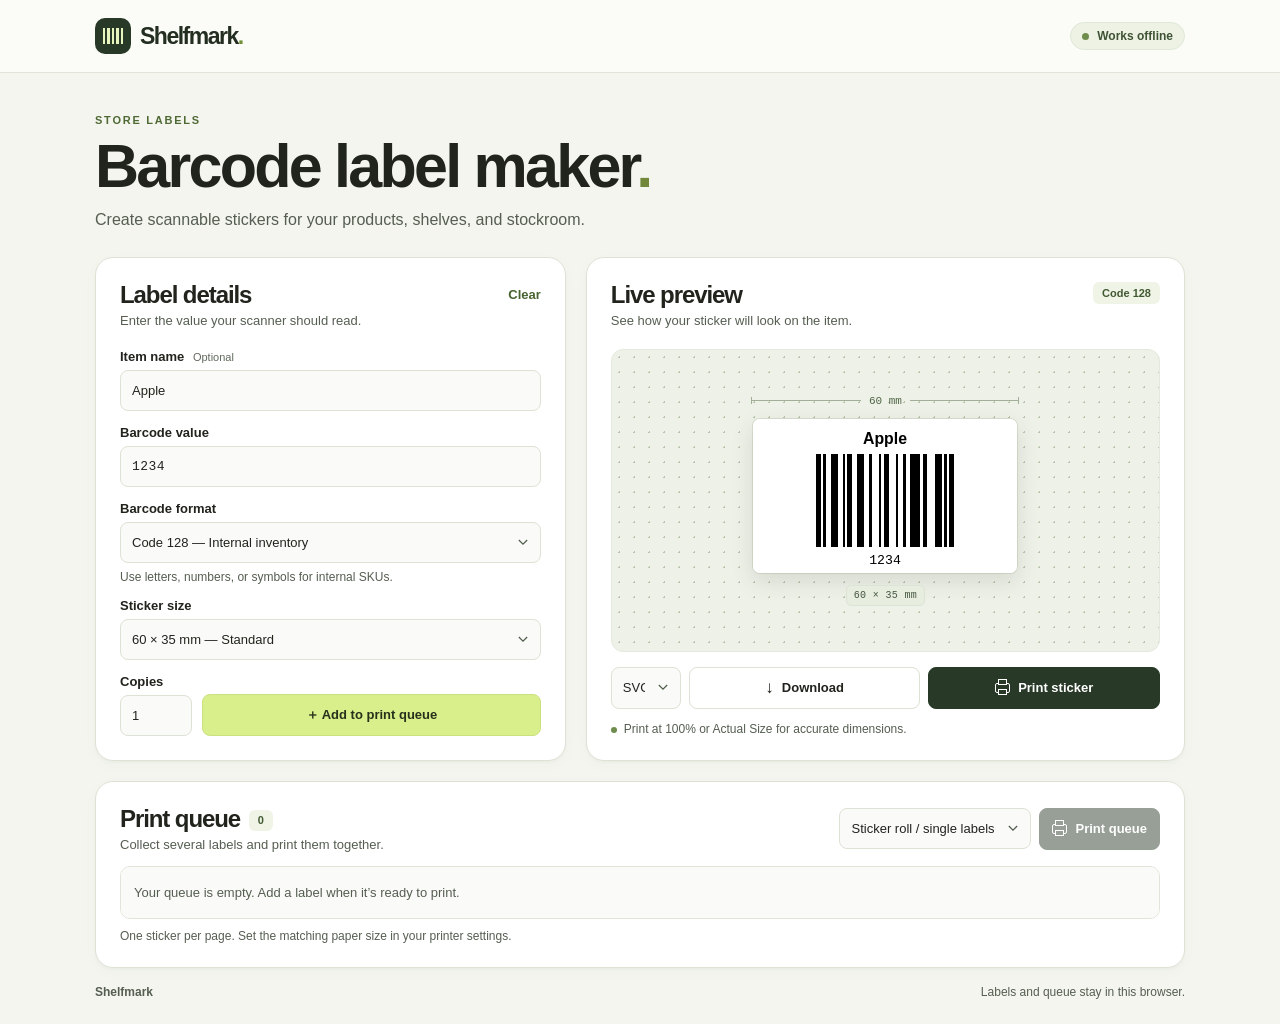
==== Shelfmark.html @ c8a7c6b5 "Build Shelfmark offline barcode label maker" ====
<!doctype html>
<html lang="en">
<head>
  <meta charset="utf-8">
  <meta name="viewport" content="width=device-width, initial-scale=1">
  <meta name="color-scheme" content="light">
  <title>Shelfmark — Barcode Label Maker</title>
  <style>
:root {
  color-scheme: light;
  font-family: "Avenir Next", Avenir, "Segoe UI", sans-serif;
  color: #20241d;
  background: #f4f5ef;
  --ink: #20241d;
  --muted: #555e51;
  --line: #e0e4d9;
  --green: #d9ef8b;
  --dark: #283927;
  --radius: 18px;
}
* { box-sizing: border-box; }
body { margin: 0; }
button, input, select { font: inherit; }
button, select { cursor: pointer; }
button:disabled { cursor: default; opacity: .48; }
button, a, input, select { -webkit-tap-highlight-color: transparent; }
button:focus-visible, a:focus-visible, input:focus-visible, select:focus-visible { outline: 2px solid #50701d; outline-offset: 3px; }
[hidden] { display: none !important; }
.shell { width: min(1090px, calc(100% - 72px)); margin-inline: auto; }
.topbar { background: #fbfcf7; border-bottom: 1px solid var(--line); }
.top-inner { min-height: 72px; display: flex; align-items: center; justify-content: space-between; }
.brand { display: inline-flex; align-items: center; color: #232d20; text-decoration: none; font-weight: 750; font-size: 23px; letter-spacing: -.065em; }
.brand-period { color: #709037; }
.brand-icon { display: inline-flex; align-items: center; justify-content: center; gap: 2px; border-radius: 10px; width: 36px; height: 36px; background: var(--dark); margin-right: 9px; }
.brand-icon i { width: 2px; height: 16px; background: #e7f4bd; }
.brand-icon i:nth-child(2), .brand-icon i:nth-child(4) { width: 3px; }
.offline { display: inline-flex; align-items: center; gap: 8px; color: #3f5334; background: #edf2e5; border: 1px solid #e0e8d7; border-radius: 99px; padding: 6px 11px; font-size: 12px; font-weight: 650; }
.offline i, .preview-note i { background: #6e8d4c; width: 7px; height: 7px; border-radius: 50%; flex: none; }
.intro { padding: 41px 0 28px; }
.eyebrow { color: #4f6934; font-size: 11px; font-weight: 750; letter-spacing: .16em; margin: 0 0 8px; }
h1, h2 { margin: 0; line-height: 1.08; letter-spacing: -.045em; }
h1 { font-size: clamp(38px, 5.4vw, 61px); font-weight: 760; }
h1 span { color: #71883b; }
.intro > p:last-child { margin: 11px 0 0; font-size: 16px; color: var(--muted); }
.workspace { display: grid; grid-template-columns: .88fr 1.12fr; gap: 20px; }
.card { background: #fff; border: 1px solid #dde2d5; border-radius: var(--radius); box-shadow: 0 2px 3px #34413007, 0 4px 16px #34413006; padding: 24px; min-width: 0; }
.section-head { display: flex; justify-content: space-between; align-items: flex-start; gap: 12px; margin-bottom: 21px; }
h2 { font-size: 24px; font-weight: 750; }
.section-head p { color: var(--muted); font-size: 13px; margin: 5px 0 0; }
.text-button { border: 0; padding: 5px 0 5px 8px; color: #486330; background: transparent; font-size: 13px; font-weight: 700; }
.text-button:hover { text-decoration: underline; }
.field { display: grid; gap: 6px; min-width: 0; }
form > .field + .field, .pair, .editor-bottom { margin-top: 14px; }
label { font-size: 13px; font-weight: 720; }
label span { margin-left: 5px; color: #60695d; font-size: 11px; font-weight: 500; }
input, select { width: 100%; min-width: 0; min-height: 41px; border-radius: 8px; padding: 8px 11px; border: 1px solid #dce2d4; background: #fafbf8; color: var(--ink); font-size: 13px; }
select { appearance: none; padding-right: 35px; background-image: url("data:image/svg+xml,%3Csvg xmlns='http://www.w3.org/2000/svg' viewBox='0 0 12 8'%3E%3Cpath d='m1 1 5 5 5-5' fill='none' stroke='%23525f4d' stroke-width='1.5'/%3E%3C/svg%3E"); background-size: 10px 7px; background-repeat: no-repeat; background-position: right 12px center; }
#code, .dimensions { font-family: ui-monospace, Menlo, Consolas, monospace; letter-spacing: .035em; }
.hint, .error { font-size: 12px; margin: 1px 0 0; }
.hint { color: var(--muted); }
.error { color: #9b3026; margin-top: 10px; }
.editor-bottom, .pair { display: grid; grid-template-columns: 1fr 1fr; gap: 10px; align-items: end; }
.editor-bottom { grid-template-columns: 72px 1fr; }
.button { display: inline-flex; min-height: 42px; align-items: center; justify-content: center; gap: 8px; border-radius: 8px; border: 1px solid transparent; padding: 8px 12px; font-weight: 720; font-size: 13px; white-space: nowrap; transition: background-color .15s ease; }
.primary { background: var(--green); border-color: #cbe17f; color: #25311b; }
.primary:hover:not(:disabled) { background: #cee77a; }
.dark { background: var(--dark); border-color: var(--dark); color: #fff; }
.dark:hover:not(:disabled) { background: #3b5139; }
.secondary { background: #fff; border-color: #dce2d4; color: var(--ink); }
.secondary:hover:not(:disabled) { background: #f1f4ec; }
.button span:not(.printer) { font-size: 17px; line-height: 1; }
.printer { position: relative; width: 15px; height: 10px; border: 1px solid currentColor; border-radius: 2px; flex: none; }
.printer::before, .printer::after { content: ""; position: absolute; width: 7px; height: 4px; left: 2px; border: 1px solid currentColor; background: var(--dark); }
.printer::before { bottom: 7px; }
.printer::after { top: 5px; }
.format-pill, .count { background: #eff4e7; color: #415932; padding: 5px 9px; border-radius: 6px; font-size: 11px; font-weight: 750; white-space: nowrap; }
.preview { display: flex; flex-direction: column; }
.preview-stage { flex: 1; min-height: 292px; display: flex; flex-direction: column; align-items: center; justify-content: center; gap: 12px; border-radius: 12px; border: 1px solid #e4e9dd; background: #eef1e8 radial-gradient(#b9c6ae 1px, transparent 1px) 0 0 / 15px 15px; padding: 19px 17px; }
.measure { display: flex; align-items: center; justify-content: center; gap: 8px; width: min(100%, 268px); color: #526747; font: 11px ui-monospace, Menlo, Consolas, monospace; }
.measure span { height: 1px; flex: 1; background: #a1af98; position: relative; }
.measure span:first-child::before, .measure span:last-child::after { content: ""; height: 7px; width: 1px; background: #a1af98; position: absolute; top: -3px; }
.measure span:last-child::after { right: 0; }
#sticker { display: flex; justify-content: center; width: 100%; }
#sticker > svg { display: block; border-radius: 7px; max-width: 100%; max-height: 204px; background: white; box-shadow: 0 8px 22px #323d2d22, 0 0 0 1px #d8dfcf; }
.dimensions { color: #45563e; background: #e7eddf; border: 1px solid #dce5d5; border-radius: 5px; padding: 4px 7px; font-size: 10px; }
.preview-empty { color: var(--muted); text-align: center; font-size: 13px; }
.preview-actions { display: flex; gap: 8px; margin-top: 15px; }
.preview-actions button { flex: 1; }
.export-format { flex: 0 0 70px; }
.preview-note { color: var(--muted); font-size: 12px; margin: 13px 0 0; display: flex; align-items: baseline; gap: 7px; }
.preview-note i { width: 6px; height: 6px; }
.queue { margin-top: 20px; }
.queue .section-head { align-items: center; margin-bottom: 14px; }
.count { vertical-align: middle; display: inline-block; letter-spacing: 0; margin-left: 3px; }
.queue-actions { display: flex; gap: 8px; align-items: center; }
.queue-actions select { min-width: 182px; }
#queue-items { border: 1px solid var(--line); border-radius: 10px; overflow: hidden; }
.queue-empty { font-size: 13px; margin: 0; padding: 18px 13px; color: var(--muted); background: #fafbf8; }
.queue-row { display: grid; grid-template-columns: minmax(120px, 1fr) minmax(85px, auto) 73px auto; align-items: center; gap: 12px; padding: 10px 12px; }
.queue-row + .queue-row { border-top: 1px solid var(--line); }
.queue-row strong, .queue-row code { display: block; overflow-wrap: anywhere; }
.queue-row strong { font-size: 14px; }
.queue-row code, .queue-row small { color: var(--muted); font-size: 12px; }
.row-buttons { display: flex; gap: 8px; }
.row-buttons .text-button { padding: 6px 0; }
#cancel-edit { margin-top: 5px; }
#print-help { margin-top: 10px; }
footer { display: flex; justify-content: space-between; gap: 8px; padding: 17px 0 25px; color: var(--muted); font-size: 12px; }
footer span:first-child { font-weight: 750; }
.toast { position: fixed; inset: auto 18px 18px auto; background: #283927; color: white; padding: 12px 15px; border-radius: 9px; font-size: 13px; max-width: min(400px, calc(100% - 36px)); z-index: 1; }
.toast:empty, #print-area { display: none; }
.sr-only { position: absolute; width: 1px; height: 1px; overflow: hidden; clip-path: inset(50%); white-space: nowrap; }
@media (max-width: 750px) {
  .shell { width: calc(100% - 32px); }
  .workspace { grid-template-columns: 1fr; gap: 14px; }
  .intro { padding-top: 29px; }
  .card { padding: 19px; }
  .queue .section-head { align-items: stretch; flex-direction: column; }
  .queue-actions select { flex: 1; }
  .queue-row { grid-template-columns: minmax(80px, 1fr) 58px auto; gap: 9px; }
  .row-meta { grid-row: 2; grid-column: 1 / -1; }
}
@media (max-width: 380px) {
  .card { padding: 14px; }
  .preview-actions, .queue-actions, .row-buttons { flex-wrap: wrap; }
  .queue-actions select { min-width: 0; }
  .preview-actions button { padding-inline: 7px; }
}
@media (prefers-reduced-motion: reduce) { .button { transition: none; } }
@media print {
  html, body { margin: 0; padding: 0; background: white; }
  body > :not(#print-area) { display: none !important; }
  #print-area { display: block; }
  .print-page { display: flex; flex-direction: column; align-items: flex-start; break-after: page; }
  .print-page:last-child { break-after: auto; }
  .print-row { display: flex; gap: 2mm; }
  .print-row svg, .print-page > svg { display: block; flex: none; }
}
</style>
</head>
<body>
  <header class="topbar">
    <div class="shell top-inner">
      <div class="brand">
        <span class="brand-icon" aria-hidden="true"><i></i><i></i><i></i><i></i><i></i></span>
        Shelfmark<span class="brand-period">.</span>
      </div>
      <span class="offline"><i></i> Works offline</span>
    </div>
  </header>

  <main class="shell">
    <section class="intro">
      <p class="eyebrow">STORE LABELS</p>
      <h1>Barcode label maker<span>.</span></h1>
      <p>Create scannable stickers for your products, shelves, and stockroom.</p>
    </section>
    <div class="workspace">
      <section class="card editor" aria-labelledby="edit-title">
        <div class="section-head">
          <div><h2 id="edit-title">Label details</h2><p>Enter the value your scanner should read.</p></div>
          <button type="button" class="text-button" id="reset">Clear</button>
        </div>
        <form id="editor" novalidate>
          <div class="field">
            <label for="name">Item name <span>Optional</span></label>
            <input id="name" maxlength="48" placeholder="e.g. Apple" value="Apple">
          </div>
          <div class="field">
            <label for="code">Barcode value</label>
            <input id="code" maxlength="64" spellcheck="false" autocomplete="off" value="1234" aria-describedby="format-help error" required>
          </div>
          <div class="field">
            <label for="format">Barcode format</label>
            <select id="format">
              <option value="CODE128">Code 128 — Internal inventory</option>
              <option value="EAN13">EAN-13 — Retail</option>
              <option value="UPC">UPC-A — Retail</option>
            </select>
            <p class="hint" id="format-help"></p>
          </div>
          <div class="field">
            <label for="size">Sticker size</label>
            <select id="size">
              <option value="60x35">60 × 35 mm — Standard</option>
              <option value="50x30">50 × 30 mm — Compact</option>
              <option value="40x25">40 × 25 mm — Small</option>
              <option value="75x50">75 × 50 mm — Large</option>
              <option value="custom">Custom size</option>
            </select>
          </div>
          <div id="custom" class="pair" hidden>
            <div class="field"><label for="width">Width (mm)</label><input id="width" type="number" min="30" max="105" step="0.1" value="60"></div>
            <div class="field"><label for="height">Height (mm)</label><input id="height" type="number" min="20" max="100" step="0.1" value="35"></div>
          </div>
          <div class="editor-bottom">
            <div class="field"><label for="copies">Copies</label><input id="copies" type="number" min="1" max="200" value="1" required></div>
            <button class="button primary" id="save" type="submit"><span aria-hidden="true">＋</span> Add to print queue</button>
          </div>
          <p id="error" class="error" role="status" hidden></p>
        </form>
      </section>

      <section class="card preview" aria-labelledby="preview-title">
        <div class="section-head">
          <div><h2 id="preview-title">Live preview</h2><p>See how your sticker will look on the item.</p></div>
          <span class="format-pill" id="preview-format">Code 128</span>
        </div>
        <div class="preview-stage">
          <div class="measure" id="measure"><span></span><output id="measure-text">60 mm</output><span></span></div>
          <div id="sticker" aria-label="Sticker preview"></div>
          <p class="preview-empty" id="preview-empty" hidden>Enter a valid barcode value to preview the sticker.</p>
          <div class="dimensions" id="dimensions">60 × 35 mm</div>
        </div>
        <div class="preview-actions">
          <label class="sr-only" for="export-format">Download format</label>
          <select id="export-format" class="export-format"><option value="svg">SVG</option><option value="png">PNG</option></select>
          <button type="button" class="button secondary" id="download"><span aria-hidden="true">↓</span> Download</button>
          <button type="button" class="button dark" id="print"><span class="printer" aria-hidden="true"></span> Print sticker</button>
        </div>
        <p id="sizing-note" class="preview-note"><i aria-hidden="true"></i><span id="sizing-text">Print at 100% or Actual Size for accurate dimensions.</span></p>
      </section>
    </div>

    <section class="card queue" aria-labelledby="queue-title">
      <div class="section-head">
        <div><h2 id="queue-title">Print queue <span class="count" id="count">0</span></h2><p>Collect several labels and print them together.</p></div>
        <div class="queue-actions">
          <label class="sr-only" for="paper">Print layout</label>
          <select id="paper"><option value="roll">Sticker roll / single labels</option><option value="a4">A4 sheet</option><option value="letter">US Letter sheet</option></select>
          <button type="button" class="button dark" id="print-queue" disabled><span class="printer" aria-hidden="true"></span> Print queue</button>
        </div>
      </div>
      <div id="queue-items"></div>
      <p id="print-help" class="hint">One sticker per page. Set the matching paper size in your printer settings.</p>
    </section>
    <footer><span>Shelfmark</span><span>Labels and queue stay in this browser.</span></footer>
  </main>

  <div class="toast" id="toast" role="status" aria-live="polite"></div>
  <div id="print-area" aria-hidden="true"></div>
  <style id="print-geometry"></style>
  <!-- JsBarcode 3.12.1
Copyright (c) 2016 Johan Lindell (johan@lindell.me)

Permission is hereby granted, free of charge, to any person obtaining a copy of this software and associated documentation files (the "Software"), to deal in the Software without restriction, including without limitation the rights to use, copy, modify, merge, publish, distribute, sublicense, and/or sell copies of the Software, and to permit persons to whom the Software is furnished to do so, subject to the following conditions:

The above copyright notice and this permission notice shall be included in all copies or substantial portions of the Software.

THE SOFTWARE IS PROVIDED "AS IS", WITHOUT WARRANTY OF ANY KIND, EXPRESS OR IMPLIED, INCLUDING BUT NOT LIMITED TO THE WARRANTIES OF MERCHANTABILITY, FITNESS FOR A PARTICULAR PURPOSE AND NONINFRINGEMENT. IN NO EVENT SHALL THE AUTHORS OR COPYRIGHT HOLDERS BE LIABLE FOR ANY CLAIM, DAMAGES OR OTHER LIABILITY, WHETHER IN AN ACTION OF CONTRACT, TORT OR OTHERWISE, ARISING FROM, OUT OF OR IN CONNECTION WITH THE SOFTWARE OR THE USE OR OTHER DEALINGS IN THE SOFTWARE.
-->
<script>
/*! JsBarcode v3.12.1 | (c) Johan Lindell | MIT license */
!function(t){var e={};function n(r){if(e[r])return e[r].exports;var o=e[r]={i:r,l:!1,exports:{}};return t[r].call(o.exports,o,o.exports,n),o.l=!0,o.exports}n.m=t,n.c=e,n.d=function(t,e,r){n.o(t,e)||Object.defineProperty(t,e,{enumerable:!0,get:r})},n.r=function(t){"undefined"!=typeof Symbol&&Symbol.toStringTag&&Object.defineProperty(t,Symbol.toStringTag,{value:"Module"}),Object.defineProperty(t,"__esModule",{value:!0})},n.t=function(t,e){if(1&e&&(t=n(t)),8&e)return t;if(4&e&&"object"==typeof t&&t&&t.__esModule)return t;var r=Object.create(null);if(n.r(r),Object.defineProperty(r,"default",{enumerable:!0,value:t}),2&e&&"string"!=typeof t)for(var o in t)n.d(r,o,function(e){return t[e]}.bind(null,o));return r},n.n=function(t){var e=t&&t.__esModule?function(){return t.default}:function(){return t};return n.d(e,"a",e),e},n.o=function(t,e){return Object.prototype.hasOwnProperty.call(t,e)},n.p="",n(n.s=16)}([function(t,e,n){"use strict";Object.defineProperty(e,"__esModule",{value:!0});e.default=function t(e,n){!function(t,e){if(!(t instanceof e))throw new TypeError("Cannot call a class as a function")}(this,t),this.data=e,this.text=n.text||e,this.options=n}},function(t,e,n){"use strict";var r;function o(t,e,n){return e in t?Object.defineProperty(t,e,{value:n,enumerable:!0,configurable:!0,writable:!0}):t[e]=n,t}Object.defineProperty(e,"__esModule",{value:!0});var i=e.SET_A=0,a=e.SET_B=1,u=e.SET_C=2,f=(e.SHIFT=98,e.START_A=103),c=e.START_B=104,s=e.START_C=105;e.MODULO=103,e.STOP=106,e.FNC1=207,e.SET_BY_CODE=(o(r={},f,i),o(r,c,a),o(r,s,u),r),e.SWAP={101:i,100:a,99:u},e.A_START_CHAR=String.fromCharCode(208),e.B_START_CHAR=String.fromCharCode(209),e.C_START_CHAR=String.fromCharCode(210),e.A_CHARS="[\0-_È-Ï]",e.B_CHARS="[ -È-Ï]",e.C_CHARS="(Ï*[0-9]{2}Ï*)",e.BARS=[11011001100,11001101100,11001100110,10010011e3,10010001100,10001001100,10011001e3,10011000100,10001100100,11001001e3,11001000100,11000100100,10110011100,10011011100,10011001110,10111001100,10011101100,10011100110,11001110010,11001011100,11001001110,11011100100,11001110100,11101101110,11101001100,11100101100,11100100110,11101100100,11100110100,11100110010,11011011e3,11011000110,11000110110,10100011e3,10001011e3,10001000110,10110001e3,10001101e3,10001100010,11010001e3,11000101e3,11000100010,10110111e3,10110001110,10001101110,10111011e3,10111000110,10001110110,11101110110,11010001110,11000101110,11011101e3,11011100010,11011101110,11101011e3,11101000110,11100010110,11101101e3,11101100010,11100011010,11101111010,11001000010,11110001010,1010011e4,10100001100,1001011e4,10010000110,10000101100,10000100110,1011001e4,10110000100,1001101e4,10011000010,10000110100,10000110010,11000010010,1100101e4,11110111010,11000010100,10001111010,10100111100,10010111100,10010011110,10111100100,10011110100,10011110010,11110100100,11110010100,11110010010,11011011110,11011110110,11110110110,10101111e3,10100011110,10001011110,10111101e3,10111100010,11110101e3,11110100010,10111011110,10111101110,11101011110,11110101110,11010000100,1101001e4,11010011100,1100011101011]},function(t,e,n){"use strict";Object.defineProperty(e,"__esModule",{value:!0});e.SIDE_BIN="101",e.MIDDLE_BIN="01010",e.BINARIES={L:["0001101","0011001","0010011","0111101","0100011","0110001","0101111","0111011","0110111","0001011"],G:["0100111","0110011","0011011","0100001","0011101","0111001","0000101","0010001","0001001","0010111"],R:["1110010","1100110","1101100","1000010","1011100","1001110","1010000","1000100","1001000","1110100"],O:["0001101","0011001","0010011","0111101","0100011","0110001","0101111","0111011","0110111","0001011"],E:["0100111","0110011","0011011","0100001","0011101","0111001","0000101","0010001","0001001","0010111"]},e.EAN2_STRUCTURE=["LL","LG","GL","GG"],e.EAN5_STRUCTURE=["GGLLL","GLGLL","GLLGL","GLLLG","LGGLL","LLGGL","LLLGG","LGLGL","LGLLG","LLGLG"],e.EAN13_STRUCTURE=["LLLLLL","LLGLGG","LLGGLG","LLGGGL","LGLLGG","LGGLLG","LGGGLL","LGLGLG","LGLGGL","LGGLGL"]},function(t,e,n){"use strict";Object.defineProperty(e,"__esModule",{value:!0});var r=n(2);e.default=function(t,e,n){var o=t.split("").map((function(t,n){return r.BINARIES[e[n]]})).map((function(e,n){return e?e[t[n]]:""}));if(n){var i=t.length-1;o=o.map((function(t,e){return e<i?t+n:t}))}return o.join("")}},function(t,e,n){"use strict";Object.defineProperty(e,"__esModule",{value:!0});var r,o=function(){function t(t,e){for(var n=0;n<e.length;n++){var r=e[n];r.enumerable=r.enumerable||!1,r.configurable=!0,"value"in r&&(r.writable=!0),Object.defineProperty(t,r.key,r)}}return function(e,n,r){return n&&t(e.prototype,n),r&&t(e,r),e}}(),i=n(0);var a=function(t){function e(t,n){return function(t,e){if(!(t instanceof e))throw new TypeError("Cannot call a class as a function")}(this,e),function(t,e){if(!t)throw new ReferenceError("this hasn't been initialised - super() hasn't been called");return!e||"object"!=typeof e&&"function"!=typeof e?t:e}(this,(e.__proto__||Object.getPrototypeOf(e)).call(this,t,n))}return function(t,e){if("function"!=typeof e&&null!==e)throw new TypeError("Super expression must either be null or a function, not "+typeof e);t.prototype=Object.create(e&&e.prototype,{constructor:{value:t,enumerable:!1,writable:!0,configurable:!0}}),e&&(Object.setPrototypeOf?Object.setPrototypeOf(t,e):t.__proto__=e)}(e,t),o(e,[{key:"encode",value:function(){for(var t="110",e=0;e<this.data.length;e++){var n=parseInt(this.data[e]).toString(2);n=u(n,4-n.length);for(var r=0;r<n.length;r++)t+="0"==n[r]?"100":"110"}return{data:t+="1001",text:this.text}}},{key:"valid",value:function(){return-1!==this.data.search(/^[0-9]+$/)}}]),e}(((r=i)&&r.__esModule?r:{default:r}).default);function u(t,e){for(var n=0;n<e;n++)t="0"+t;return t}e.default=a},function(t,e,n){"use strict";Object.defineProperty(e,"__esModule",{value:!0});var r,o=function(){function t(t,e){for(var n=0;n<e.length;n++){var r=e[n];r.enumerable=r.enumerable||!1,r.configurable=!0,"value"in r&&(r.writable=!0),Object.defineProperty(t,r.key,r)}}return function(e,n,r){return n&&t(e.prototype,n),r&&t(e,r),e}}(),i=n(0),a=(r=i)&&r.__esModule?r:{default:r},u=n(1);var f=function(t){function e(t,n){!function(t,e){if(!(t instanceof e))throw new TypeError("Cannot call a class as a function")}(this,e);var r=function(t,e){if(!t)throw new ReferenceError("this hasn't been initialised - super() hasn't been called");return!e||"object"!=typeof e&&"function"!=typeof e?t:e}(this,(e.__proto__||Object.getPrototypeOf(e)).call(this,t.substring(1),n));return r.bytes=t.split("").map((function(t){return t.charCodeAt(0)})),r}return function(t,e){if("function"!=typeof e&&null!==e)throw new TypeError("Super expression must either be null or a function, not "+typeof e);t.prototype=Object.create(e&&e.prototype,{constructor:{value:t,enumerable:!1,writable:!0,configurable:!0}}),e&&(Object.setPrototypeOf?Object.setPrototypeOf(t,e):t.__proto__=e)}(e,t),o(e,[{key:"valid",value:function(){return/^[\x00-\x7F\xC8-\xD3]+$/.test(this.data)}},{key:"encode",value:function(){var t=this.bytes,n=t.shift()-105,r=u.SET_BY_CODE[n];if(void 0===r)throw new RangeError("The encoding does not start with a start character.");!0===this.shouldEncodeAsEan128()&&t.unshift(u.FNC1);var o=e.next(t,1,r);return{text:this.text===this.data?this.text.replace(/[^\x20-\x7E]/g,""):this.text,data:e.getBar(n)+o.result+e.getBar((o.checksum+n)%u.MODULO)+e.getBar(u.STOP)}}},{key:"shouldEncodeAsEan128",value:function(){var t=this.options.ean128||!1;return"string"==typeof t&&(t="true"===t.toLowerCase()),t}}],[{key:"getBar",value:function(t){return u.BARS[t]?u.BARS[t].toString():""}},{key:"correctIndex",value:function(t,e){if(e===u.SET_A){var n=t.shift();return n<32?n+64:n-32}return e===u.SET_B?t.shift()-32:10*(t.shift()-48)+t.shift()-48}},{key:"next",value:function(t,n,r){if(!t.length)return{result:"",checksum:0};var o=void 0,i=void 0;if(t[0]>=200){i=t.shift()-105;var a=u.SWAP[i];void 0!==a?o=e.next(t,n+1,a):(r!==u.SET_A&&r!==u.SET_B||i!==u.SHIFT||(t[0]=r===u.SET_A?t[0]>95?t[0]-96:t[0]:t[0]<32?t[0]+96:t[0]),o=e.next(t,n+1,r))}else i=e.correctIndex(t,r),o=e.next(t,n+1,r);var f=i*n;return{result:e.getBar(i)+o.result,checksum:f+o.checksum}}}]),e}(a.default);e.default=f},function(t,e,n){"use strict";Object.defineProperty(e,"__esModule",{value:!0}),e.mod10=function(t){for(var e=0,n=0;n<t.length;n++){var r=parseInt(t[n]);(n+t.length)%2==0?e+=r:e+=2*r%10+Math.floor(2*r/10)}return(10-e%10)%10},e.mod11=function(t){for(var e=0,n=[2,3,4,5,6,7],r=0;r<t.length;r++){var o=parseInt(t[t.length-1-r]);e+=n[r%n.length]*o}return(11-e%11)%11}},function(t,e,n){"use strict";Object.defineProperty(e,"__esModule",{value:!0});var r=Object.assign||function(t){for(var e=1;e<arguments.length;e++){var n=arguments[e];for(var r in n)Object.prototype.hasOwnProperty.call(n,r)&&(t[r]=n[r])}return t};e.default=function(t,e){return r({},t,e)}},function(t,e,n){"use strict";Object.defineProperty(e,"__esModule",{value:!0});var r=function(){function t(t,e){for(var n=0;n<e.length;n++){var r=e[n];r.enumerable=r.enumerable||!1,r.configurable=!0,"value"in r&&(r.writable=!0),Object.defineProperty(t,r.key,r)}}return function(e,n,r){return n&&t(e.prototype,n),r&&t(e,r),e}}(),o=n(2),i=a(n(3));function a(t){return t&&t.__esModule?t:{default:t}}var u=function(t){function e(t,n){!function(t,e){if(!(t instanceof e))throw new TypeError("Cannot call a class as a function")}(this,e);var r=function(t,e){if(!t)throw new ReferenceError("this hasn't been initialised - super() hasn't been called");return!e||"object"!=typeof e&&"function"!=typeof e?t:e}(this,(e.__proto__||Object.getPrototypeOf(e)).call(this,t,n));return r.fontSize=!n.flat&&n.fontSize>10*n.width?10*n.width:n.fontSize,r.guardHeight=n.height+r.fontSize/2+n.textMargin,r}return function(t,e){if("function"!=typeof e&&null!==e)throw new TypeError("Super expression must either be null or a function, not "+typeof e);t.prototype=Object.create(e&&e.prototype,{constructor:{value:t,enumerable:!1,writable:!0,configurable:!0}}),e&&(Object.setPrototypeOf?Object.setPrototypeOf(t,e):t.__proto__=e)}(e,t),r(e,[{key:"encode",value:function(){return this.options.flat?this.encodeFlat():this.encodeGuarded()}},{key:"leftText",value:function(t,e){return this.text.substr(t,e)}},{key:"leftEncode",value:function(t,e){return(0,i.default)(t,e)}},{key:"rightText",value:function(t,e){return this.text.substr(t,e)}},{key:"rightEncode",value:function(t,e){return(0,i.default)(t,e)}},{key:"encodeGuarded",value:function(){var t={fontSize:this.fontSize},e={height:this.guardHeight};return[{data:o.SIDE_BIN,options:e},{data:this.leftEncode(),text:this.leftText(),options:t},{data:o.MIDDLE_BIN,options:e},{data:this.rightEncode(),text:this.rightText(),options:t},{data:o.SIDE_BIN,options:e}]}},{key:"encodeFlat",value:function(){return{data:[o.SIDE_BIN,this.leftEncode(),o.MIDDLE_BIN,this.rightEncode(),o.SIDE_BIN].join(""),text:this.text}}}]),e}(a(n(0)).default);e.default=u},function(t,e,n){"use strict";Object.defineProperty(e,"__esModule",{value:!0});var r=function(){function t(t,e){for(var n=0;n<e.length;n++){var r=e[n];r.enumerable=r.enumerable||!1,r.configurable=!0,"value"in r&&(r.writable=!0),Object.defineProperty(t,r.key,r)}}return function(e,n,r){return n&&t(e.prototype,n),r&&t(e,r),e}}();e.checksum=u;var o=i(n(3));function i(t){return t&&t.__esModule?t:{default:t}}var a=function(t){function e(t,n){!function(t,e){if(!(t instanceof e))throw new TypeError("Cannot call a class as a function")}(this,e),-1!==t.search(/^[0-9]{11}$/)&&(t+=u(t));var r=function(t,e){if(!t)throw new ReferenceError("this hasn't been initialised - super() hasn't been called");return!e||"object"!=typeof e&&"function"!=typeof e?t:e}(this,(e.__proto__||Object.getPrototypeOf(e)).call(this,t,n));return r.displayValue=n.displayValue,n.fontSize>10*n.width?r.fontSize=10*n.width:r.fontSize=n.fontSize,r.guardHeight=n.height+r.fontSize/2+n.textMargin,r}return function(t,e){if("function"!=typeof e&&null!==e)throw new TypeError("Super expression must either be null or a function, not "+typeof e);t.prototype=Object.create(e&&e.prototype,{constructor:{value:t,enumerable:!1,writable:!0,configurable:!0}}),e&&(Object.setPrototypeOf?Object.setPrototypeOf(t,e):t.__proto__=e)}(e,t),r(e,[{key:"valid",value:function(){return-1!==this.data.search(/^[0-9]{12}$/)&&this.data[11]==u(this.data)}},{key:"encode",value:function(){return this.options.flat?this.flatEncoding():this.guardedEncoding()}},{key:"flatEncoding",value:function(){var t="";return t+="101",t+=(0,o.default)(this.data.substr(0,6),"LLLLLL"),t+="01010",t+=(0,o.default)(this.data.substr(6,6),"RRRRRR"),{data:t+="101",text:this.text}}},{key:"guardedEncoding",value:function(){var t=[];return this.displayValue&&t.push({data:"00000000",text:this.text.substr(0,1),options:{textAlign:"left",fontSize:this.fontSize}}),t.push({data:"101"+(0,o.default)(this.data[0],"L"),options:{height:this.guardHeight}}),t.push({data:(0,o.default)(this.data.substr(1,5),"LLLLL"),text:this.text.substr(1,5),options:{fontSize:this.fontSize}}),t.push({data:"01010",options:{height:this.guardHeight}}),t.push({data:(0,o.default)(this.data.substr(6,5),"RRRRR"),text:this.text.substr(6,5),options:{fontSize:this.fontSize}}),t.push({data:(0,o.default)(this.data[11],"R")+"101",options:{height:this.guardHeight}}),this.displayValue&&t.push({data:"00000000",text:this.text.substr(11,1),options:{textAlign:"right",fontSize:this.fontSize}}),t}}]),e}(i(n(0)).default);function u(t){var e,n=0;for(e=1;e<11;e+=2)n+=parseInt(t[e]);for(e=0;e<11;e+=2)n+=3*parseInt(t[e]);return(10-n%10)%10}e.default=a},function(t,e,n){"use strict";Object.defineProperty(e,"__esModule",{value:!0});var r,o=function(){function t(t,e){for(var n=0;n<e.length;n++){var r=e[n];r.enumerable=r.enumerable||!1,r.configurable=!0,"value"in r&&(r.writable=!0),Object.defineProperty(t,r.key,r)}}return function(e,n,r){return n&&t(e.prototype,n),r&&t(e,r),e}}(),i=n(32),a=n(0);function u(t,e){if(!(t instanceof e))throw new TypeError("Cannot call a class as a function")}function f(t,e){if(!t)throw new ReferenceError("this hasn't been initialised - super() hasn't been called");return!e||"object"!=typeof e&&"function"!=typeof e?t:e}var c=function(t){function e(){return u(this,e),f(this,(e.__proto__||Object.getPrototypeOf(e)).apply(this,arguments))}return function(t,e){if("function"!=typeof e&&null!==e)throw new TypeError("Super expression must either be null or a function, not "+typeof e);t.prototype=Object.create(e&&e.prototype,{constructor:{value:t,enumerable:!1,writable:!0,configurable:!0}}),e&&(Object.setPrototypeOf?Object.setPrototypeOf(t,e):t.__proto__=e)}(e,t),o(e,[{key:"valid",value:function(){return-1!==this.data.search(/^([0-9]{2})+$/)}},{key:"encode",value:function(){var t=this,e=this.data.match(/.{2}/g).map((function(e){return t.encodePair(e)})).join("");return{data:i.START_BIN+e+i.END_BIN,text:this.text}}},{key:"encodePair",value:function(t){var e=i.BINARIES[t[1]];return i.BINARIES[t[0]].split("").map((function(t,n){return("1"===t?"111":"1")+("1"===e[n]?"000":"0")})).join("")}}]),e}(((r=a)&&r.__esModule?r:{default:r}).default);e.default=c},function(t,e,n){"use strict";Object.defineProperty(e,"__esModule",{value:!0});var r,o=function(){function t(t,e){for(var n=0;n<e.length;n++){var r=e[n];r.enumerable=r.enumerable||!1,r.configurable=!0,"value"in r&&(r.writable=!0),Object.defineProperty(t,r.key,r)}}return function(e,n,r){return n&&t(e.prototype,n),r&&t(e,r),e}}(),i=n(42),a=n(0);var u=function(t){function e(t,n){return function(t,e){if(!(t instanceof e))throw new TypeError("Cannot call a class as a function")}(this,e),function(t,e){if(!t)throw new ReferenceError("this hasn't been initialised - super() hasn't been called");return!e||"object"!=typeof e&&"function"!=typeof e?t:e}(this,(e.__proto__||Object.getPrototypeOf(e)).call(this,t,n))}return function(t,e){if("function"!=typeof e&&null!==e)throw new TypeError("Super expression must either be null or a function, not "+typeof e);t.prototype=Object.create(e&&e.prototype,{constructor:{value:t,enumerable:!1,writable:!0,configurable:!0}}),e&&(Object.setPrototypeOf?Object.setPrototypeOf(t,e):t.__proto__=e)}(e,t),o(e,[{key:"valid",value:function(){return/^[0-9A-Z\-. $/+%]+$/.test(this.data)}},{key:"encode",value:function(){var t=this.data.split("").flatMap((function(t){return i.MULTI_SYMBOLS[t]||t})),n=t.map((function(t){return e.getEncoding(t)})).join(""),r=e.checksum(t,20),o=e.checksum(t.concat(r),15);return{text:this.text,data:e.getEncoding("ÿ")+n+e.getEncoding(r)+e.getEncoding(o)+e.getEncoding("ÿ")+"1"}}}],[{key:"getEncoding",value:function(t){return i.BINARIES[e.symbolValue(t)]}},{key:"getSymbol",value:function(t){return i.SYMBOLS[t]}},{key:"symbolValue",value:function(t){return i.SYMBOLS.indexOf(t)}},{key:"checksum",value:function(t,n){var r=t.slice().reverse().reduce((function(t,r,o){var i=o%n+1;return t+e.symbolValue(r)*i}),0);return e.getSymbol(r%47)}}]),e}(((r=a)&&r.__esModule?r:{default:r}).default);e.default=u},function(t,e,n){"use strict";Object.defineProperty(e,"__esModule",{value:!0}),e.default=function(t){var e=["width","height","textMargin","fontSize","margin","marginTop","marginBottom","marginLeft","marginRight"];for(var n in e)e.hasOwnProperty(n)&&(n=e[n],"string"==typeof t[n]&&(t[n]=parseInt(t[n],10)));"string"==typeof t.displayValue&&(t.displayValue="false"!=t.displayValue);return t}},function(t,e,n){"use strict";Object.defineProperty(e,"__esModule",{value:!0});var r={width:2,height:100,format:"auto",displayValue:!0,fontOptions:"",font:"monospace",text:void 0,textAlign:"center",textPosition:"bottom",textMargin:2,fontSize:20,background:"#ffffff",lineColor:"#000000",margin:10,marginTop:void 0,marginBottom:void 0,marginLeft:void 0,marginRight:void 0,valid:function(){}};e.default=r},function(t,e,n){"use strict";Object.defineProperty(e,"__esModule",{value:!0}),e.getTotalWidthOfEncodings=e.calculateEncodingAttributes=e.getBarcodePadding=e.getEncodingHeight=e.getMaximumHeightOfEncodings=void 0;var r,o=n(7),i=(r=o)&&r.__esModule?r:{default:r};function a(t,e){return e.height+(e.displayValue&&t.text.length>0?e.fontSize+e.textMargin:0)+e.marginTop+e.marginBottom}function u(t,e,n){if(n.displayValue&&e<t){if("center"==n.textAlign)return Math.floor((t-e)/2);if("left"==n.textAlign)return 0;if("right"==n.textAlign)return Math.floor(t-e)}return 0}function f(t,e,n){var r;if(n)r=n;else{if("undefined"==typeof document)return 0;r=document.createElement("canvas").getContext("2d")}r.font=e.fontOptions+" "+e.fontSize+"px "+e.font;var o=r.measureText(t);return o?o.width:0}e.getMaximumHeightOfEncodings=function(t){for(var e=0,n=0;n<t.length;n++)t[n].height>e&&(e=t[n].height);return e},e.getEncodingHeight=a,e.getBarcodePadding=u,e.calculateEncodingAttributes=function(t,e,n){for(var r=0;r<t.length;r++){var o,c=t[r],s=(0,i.default)(e,c.options);o=s.displayValue?f(c.text,s,n):0;var l=c.data.length*s.width;c.width=Math.ceil(Math.max(o,l)),c.height=a(c,s),c.barcodePadding=u(o,l,s)}},e.getTotalWidthOfEncodings=function(t){for(var e=0,n=0;n<t.length;n++)e+=t[n].width;return e}},function(t,e,n){"use strict";function r(t,e){if(!(t instanceof e))throw new TypeError("Cannot call a class as a function")}function o(t,e){if(!t)throw new ReferenceError("this hasn't been initialised - super() hasn't been called");return!e||"object"!=typeof e&&"function"!=typeof e?t:e}function i(t,e){if("function"!=typeof e&&null!==e)throw new TypeError("Super expression must either be null or a function, not "+typeof e);t.prototype=Object.create(e&&e.prototype,{constructor:{value:t,enumerable:!1,writable:!0,configurable:!0}}),e&&(Object.setPrototypeOf?Object.setPrototypeOf(t,e):t.__proto__=e)}Object.defineProperty(e,"__esModule",{value:!0});var a=function(t){function e(t,n){r(this,e);var i=o(this,(e.__proto__||Object.getPrototypeOf(e)).call(this));return i.name="InvalidInputException",i.symbology=t,i.input=n,i.message='"'+i.input+'" is not a valid input for '+i.symbology,i}return i(e,Error),e}(),u=function(t){function e(){r(this,e);var t=o(this,(e.__proto__||Object.getPrototypeOf(e)).call(this));return t.name="InvalidElementException",t.message="Not supported type to render on",t}return i(e,Error),e}(),f=function(t){function e(){r(this,e);var t=o(this,(e.__proto__||Object.getPrototypeOf(e)).call(this));return t.name="NoElementException",t.message="No element to render on.",t}return i(e,Error),e}();e.InvalidInputException=a,e.InvalidElementException=u,e.NoElementException=f},function(t,e,n){"use strict";var r=p(n(17)),o=p(n(7)),i=p(n(45)),a=p(n(46)),u=p(n(47)),f=p(n(12)),c=p(n(53)),s=n(15),l=p(n(13));function p(t){return t&&t.__esModule?t:{default:t}}var d=function(){},h=function(t,e,n){var r=new d;if(void 0===t)throw Error("No element to render on was provided.");return r._renderProperties=(0,u.default)(t),r._encodings=[],r._options=l.default,r._errorHandler=new c.default(r),void 0!==e&&((n=n||{}).format||(n.format=_()),r.options(n)[n.format](e,n).render()),r};for(var y in h.getModule=function(t){return r.default[t]},r.default)r.default.hasOwnProperty(y)&&b(r.default,y);function b(t,e){d.prototype[e]=d.prototype[e.toUpperCase()]=d.prototype[e.toLowerCase()]=function(n,r){var i=this;return i._errorHandler.wrapBarcodeCall((function(){r.text=void 0===r.text?void 0:""+r.text;var a=(0,o.default)(i._options,r);a=(0,f.default)(a);var u=t[e],c=v(n,u,a);return i._encodings.push(c),i}))}}function v(t,e,n){var r=new e(t=""+t,n);if(!r.valid())throw new s.InvalidInputException(r.constructor.name,t);var a=r.encode();a=(0,i.default)(a);for(var u=0;u<a.length;u++)a[u].options=(0,o.default)(n,a[u].options);return a}function _(){return r.default.CODE128?"CODE128":Object.keys(r.default)[0]}function g(t,e,n){e=(0,i.default)(e);for(var r=0;r<e.length;r++)e[r].options=(0,o.default)(n,e[r].options),(0,a.default)(e[r].options);(0,a.default)(n),new(0,t.renderer)(t.element,e,n).render(),t.afterRender&&t.afterRender()}d.prototype.options=function(t){return this._options=(0,o.default)(this._options,t),this},d.prototype.blank=function(t){var e=new Array(t+1).join("0");return this._encodings.push({data:e}),this},d.prototype.init=function(){var t;if(this._renderProperties)for(var e in Array.isArray(this._renderProperties)||(this._renderProperties=[this._renderProperties]),this._renderProperties){t=this._renderProperties[e];var n=(0,o.default)(this._options,t.options);"auto"==n.format&&(n.format=_()),this._errorHandler.wrapBarcodeCall((function(){var e=v(n.value,r.default[n.format.toUpperCase()],n);g(t,e,n)}))}},d.prototype.render=function(){if(!this._renderProperties)throw new s.NoElementException;if(Array.isArray(this._renderProperties))for(var t=0;t<this._renderProperties.length;t++)g(this._renderProperties[t],this._encodings,this._options);else g(this._renderProperties,this._encodings,this._options);return this},d.prototype._defaults=l.default,"undefined"!=typeof window&&(window.JsBarcode=h),"undefined"!=typeof jQuery&&(jQuery.fn.JsBarcode=function(t,e){var n=[];return jQuery(this).each((function(){n.push(this)})),h(n,t,e)}),t.exports=h},function(t,e,n){"use strict";Object.defineProperty(e,"__esModule",{value:!0});var r=n(18),o=n(19),i=n(25),a=n(31),u=n(34),f=n(39),c=n(40),s=n(41),l=n(44);e.default={CODE39:r.CODE39,CODE128:o.CODE128,CODE128A:o.CODE128A,CODE128B:o.CODE128B,CODE128C:o.CODE128C,EAN13:i.EAN13,EAN8:i.EAN8,EAN5:i.EAN5,EAN2:i.EAN2,UPC:i.UPC,UPCE:i.UPCE,ITF14:a.ITF14,ITF:a.ITF,MSI:u.MSI,MSI10:u.MSI10,MSI11:u.MSI11,MSI1010:u.MSI1010,MSI1110:u.MSI1110,pharmacode:f.pharmacode,codabar:c.codabar,CODE93:s.CODE93,CODE93FullASCII:s.CODE93FullASCII,GenericBarcode:l.GenericBarcode}},function(t,e,n){"use strict";Object.defineProperty(e,"__esModule",{value:!0}),e.CODE39=void 0;var r,o=function(){function t(t,e){for(var n=0;n<e.length;n++){var r=e[n];r.enumerable=r.enumerable||!1,r.configurable=!0,"value"in r&&(r.writable=!0),Object.defineProperty(t,r.key,r)}}return function(e,n,r){return n&&t(e.prototype,n),r&&t(e,r),e}}(),i=n(0);var a=function(t){function e(t,n){return function(t,e){if(!(t instanceof e))throw new TypeError("Cannot call a class as a function")}(this,e),t=t.toUpperCase(),n.mod43&&(t+=function(t){return u[t]}(function(t){for(var e=0,n=0;n<t.length;n++)e+=s(t[n]);return e%=43}(t))),function(t,e){if(!t)throw new ReferenceError("this hasn't been initialised - super() hasn't been called");return!e||"object"!=typeof e&&"function"!=typeof e?t:e}(this,(e.__proto__||Object.getPrototypeOf(e)).call(this,t,n))}return function(t,e){if("function"!=typeof e&&null!==e)throw new TypeError("Super expression must either be null or a function, not "+typeof e);t.prototype=Object.create(e&&e.prototype,{constructor:{value:t,enumerable:!1,writable:!0,configurable:!0}}),e&&(Object.setPrototypeOf?Object.setPrototypeOf(t,e):t.__proto__=e)}(e,t),o(e,[{key:"encode",value:function(){for(var t=c("*"),e=0;e<this.data.length;e++)t+=c(this.data[e])+"0";return{data:t+=c("*"),text:this.text}}},{key:"valid",value:function(){return-1!==this.data.search(/^[0-9A-Z\-\.\ \$\/\+\%]+$/)}}]),e}(((r=i)&&r.__esModule?r:{default:r}).default),u=["0","1","2","3","4","5","6","7","8","9","A","B","C","D","E","F","G","H","I","J","K","L","M","N","O","P","Q","R","S","T","U","V","W","X","Y","Z","-","."," ","$","/","+","%","*"],f=[20957,29783,23639,30485,20951,29813,23669,20855,29789,23645,29975,23831,30533,22295,30149,24005,21623,29981,23837,22301,30023,23879,30545,22343,30161,24017,21959,30065,23921,22385,29015,18263,29141,17879,29045,18293,17783,29021,18269,17477,17489,17681,20753,35770];function c(t){return function(t){return f[t].toString(2)}(s(t))}function s(t){return u.indexOf(t)}e.CODE39=a},function(t,e,n){"use strict";Object.defineProperty(e,"__esModule",{value:!0}),e.CODE128C=e.CODE128B=e.CODE128A=e.CODE128=void 0;var r=u(n(20)),o=u(n(22)),i=u(n(23)),a=u(n(24));function u(t){return t&&t.__esModule?t:{default:t}}e.CODE128=r.default,e.CODE128A=o.default,e.CODE128B=i.default,e.CODE128C=a.default},function(t,e,n){"use strict";Object.defineProperty(e,"__esModule",{value:!0});var r=i(n(5)),o=i(n(21));function i(t){return t&&t.__esModule?t:{default:t}}function a(t,e){if(!t)throw new ReferenceError("this hasn't been initialised - super() hasn't been called");return!e||"object"!=typeof e&&"function"!=typeof e?t:e}var u=function(t){function e(t,n){if(function(t,e){if(!(t instanceof e))throw new TypeError("Cannot call a class as a function")}(this,e),/^[\x00-\x7F\xC8-\xD3]+$/.test(t))var r=a(this,(e.__proto__||Object.getPrototypeOf(e)).call(this,(0,o.default)(t),n));else r=a(this,(e.__proto__||Object.getPrototypeOf(e)).call(this,t,n));return a(r)}return function(t,e){if("function"!=typeof e&&null!==e)throw new TypeError("Super expression must either be null or a function, not "+typeof e);t.prototype=Object.create(e&&e.prototype,{constructor:{value:t,enumerable:!1,writable:!0,configurable:!0}}),e&&(Object.setPrototypeOf?Object.setPrototypeOf(t,e):t.__proto__=e)}(e,t),e}(r.default);e.default=u},function(t,e,n){"use strict";Object.defineProperty(e,"__esModule",{value:!0});var r=n(1),o=function(t){return t.match(new RegExp("^"+r.A_CHARS+"*"))[0].length},i=function(t){return t.match(new RegExp("^"+r.B_CHARS+"*"))[0].length},a=function(t){return t.match(new RegExp("^"+r.C_CHARS+"*"))[0]};function u(t,e){var n=e?r.A_CHARS:r.B_CHARS,o=t.match(new RegExp("^("+n+"+?)(([0-9]{2}){2,})([^0-9]|$)"));if(o)return o[1]+String.fromCharCode(204)+f(t.substring(o[1].length));var i=t.match(new RegExp("^"+n+"+"))[0];return i.length===t.length?t:i+String.fromCharCode(e?205:206)+u(t.substring(i.length),!e)}function f(t){var e=a(t),n=e.length;if(n===t.length)return t;t=t.substring(n);var r=o(t)>=i(t);return e+String.fromCharCode(r?206:205)+u(t,r)}e.default=function(t){var e=void 0;if(a(t).length>=2)e=r.C_START_CHAR+f(t);else{var n=o(t)>i(t);e=(n?r.A_START_CHAR:r.B_START_CHAR)+u(t,n)}return e.replace(/[\xCD\xCE]([^])[\xCD\xCE]/,(function(t,e){return String.fromCharCode(203)+e}))}},function(t,e,n){"use strict";Object.defineProperty(e,"__esModule",{value:!0});var r,o=function(){function t(t,e){for(var n=0;n<e.length;n++){var r=e[n];r.enumerable=r.enumerable||!1,r.configurable=!0,"value"in r&&(r.writable=!0),Object.defineProperty(t,r.key,r)}}return function(e,n,r){return n&&t(e.prototype,n),r&&t(e,r),e}}(),i=n(5),a=(r=i)&&r.__esModule?r:{default:r},u=n(1);var f=function(t){function e(t,n){return function(t,e){if(!(t instanceof e))throw new TypeError("Cannot call a class as a function")}(this,e),function(t,e){if(!t)throw new ReferenceError("this hasn't been initialised - super() hasn't been called");return!e||"object"!=typeof e&&"function"!=typeof e?t:e}(this,(e.__proto__||Object.getPrototypeOf(e)).call(this,u.A_START_CHAR+t,n))}return function(t,e){if("function"!=typeof e&&null!==e)throw new TypeError("Super expression must either be null or a function, not "+typeof e);t.prototype=Object.create(e&&e.prototype,{constructor:{value:t,enumerable:!1,writable:!0,configurable:!0}}),e&&(Object.setPrototypeOf?Object.setPrototypeOf(t,e):t.__proto__=e)}(e,t),o(e,[{key:"valid",value:function(){return new RegExp("^"+u.A_CHARS+"+$").test(this.data)}}]),e}(a.default);e.default=f},function(t,e,n){"use strict";Object.defineProperty(e,"__esModule",{value:!0});var r,o=function(){function t(t,e){for(var n=0;n<e.length;n++){var r=e[n];r.enumerable=r.enumerable||!1,r.configurable=!0,"value"in r&&(r.writable=!0),Object.defineProperty(t,r.key,r)}}return function(e,n,r){return n&&t(e.prototype,n),r&&t(e,r),e}}(),i=n(5),a=(r=i)&&r.__esModule?r:{default:r},u=n(1);var f=function(t){function e(t,n){return function(t,e){if(!(t instanceof e))throw new TypeError("Cannot call a class as a function")}(this,e),function(t,e){if(!t)throw new ReferenceError("this hasn't been initialised - super() hasn't been called");return!e||"object"!=typeof e&&"function"!=typeof e?t:e}(this,(e.__proto__||Object.getPrototypeOf(e)).call(this,u.B_START_CHAR+t,n))}return function(t,e){if("function"!=typeof e&&null!==e)throw new TypeError("Super expression must either be null or a function, not "+typeof e);t.prototype=Object.create(e&&e.prototype,{constructor:{value:t,enumerable:!1,writable:!0,configurable:!0}}),e&&(Object.setPrototypeOf?Object.setPrototypeOf(t,e):t.__proto__=e)}(e,t),o(e,[{key:"valid",value:function(){return new RegExp("^"+u.B_CHARS+"+$").test(this.data)}}]),e}(a.default);e.default=f},function(t,e,n){"use strict";Object.defineProperty(e,"__esModule",{value:!0});var r,o=function(){function t(t,e){for(var n=0;n<e.length;n++){var r=e[n];r.enumerable=r.enumerable||!1,r.configurable=!0,"value"in r&&(r.writable=!0),Object.defineProperty(t,r.key,r)}}return function(e,n,r){return n&&t(e.prototype,n),r&&t(e,r),e}}(),i=n(5),a=(r=i)&&r.__esModule?r:{default:r},u=n(1);var f=function(t){function e(t,n){return function(t,e){if(!(t instanceof e))throw new TypeError("Cannot call a class as a function")}(this,e),function(t,e){if(!t)throw new ReferenceError("this hasn't been initialised - super() hasn't been called");return!e||"object"!=typeof e&&"function"!=typeof e?t:e}(this,(e.__proto__||Object.getPrototypeOf(e)).call(this,u.C_START_CHAR+t,n))}return function(t,e){if("function"!=typeof e&&null!==e)throw new TypeError("Super expression must either be null or a function, not "+typeof e);t.prototype=Object.create(e&&e.prototype,{constructor:{value:t,enumerable:!1,writable:!0,configurable:!0}}),e&&(Object.setPrototypeOf?Object.setPrototypeOf(t,e):t.__proto__=e)}(e,t),o(e,[{key:"valid",value:function(){return new RegExp("^"+u.C_CHARS+"+$").test(this.data)}}]),e}(a.default);e.default=f},function(t,e,n){"use strict";Object.defineProperty(e,"__esModule",{value:!0}),e.UPCE=e.UPC=e.EAN2=e.EAN5=e.EAN8=e.EAN13=void 0;var r=c(n(26)),o=c(n(27)),i=c(n(28)),a=c(n(29)),u=c(n(9)),f=c(n(30));function c(t){return t&&t.__esModule?t:{default:t}}e.EAN13=r.default,e.EAN8=o.default,e.EAN5=i.default,e.EAN2=a.default,e.UPC=u.default,e.UPCE=f.default},function(t,e,n){"use strict";Object.defineProperty(e,"__esModule",{value:!0});var r,o=function(){function t(t,e){for(var n=0;n<e.length;n++){var r=e[n];r.enumerable=r.enumerable||!1,r.configurable=!0,"value"in r&&(r.writable=!0),Object.defineProperty(t,r.key,r)}}return function(e,n,r){return n&&t(e.prototype,n),r&&t(e,r),e}}(),i=function t(e,n,r){null===e&&(e=Function.prototype);var o=Object.getOwnPropertyDescriptor(e,n);if(void 0===o){var i=Object.getPrototypeOf(e);return null===i?void 0:t(i,n,r)}if("value"in o)return o.value;var a=o.get;return void 0!==a?a.call(r):void 0},a=n(2),u=n(8),f=(r=u)&&r.__esModule?r:{default:r};var c=function(t){return(10-t.substr(0,12).split("").map((function(t){return+t})).reduce((function(t,e,n){return n%2?t+3*e:t+e}),0)%10)%10},s=function(t){function e(t,n){!function(t,e){if(!(t instanceof e))throw new TypeError("Cannot call a class as a function")}(this,e),-1!==t.search(/^[0-9]{12}$/)&&(t+=c(t));var r=function(t,e){if(!t)throw new ReferenceError("this hasn't been initialised - super() hasn't been called");return!e||"object"!=typeof e&&"function"!=typeof e?t:e}(this,(e.__proto__||Object.getPrototypeOf(e)).call(this,t,n));return r.lastChar=n.lastChar,r}return function(t,e){if("function"!=typeof e&&null!==e)throw new TypeError("Super expression must either be null or a function, not "+typeof e);t.prototype=Object.create(e&&e.prototype,{constructor:{value:t,enumerable:!1,writable:!0,configurable:!0}}),e&&(Object.setPrototypeOf?Object.setPrototypeOf(t,e):t.__proto__=e)}(e,t),o(e,[{key:"valid",value:function(){return-1!==this.data.search(/^[0-9]{13}$/)&&+this.data[12]===c(this.data)}},{key:"leftText",value:function(){return i(e.prototype.__proto__||Object.getPrototypeOf(e.prototype),"leftText",this).call(this,1,6)}},{key:"leftEncode",value:function(){var t=this.data.substr(1,6),n=a.EAN13_STRUCTURE[this.data[0]];return i(e.prototype.__proto__||Object.getPrototypeOf(e.prototype),"leftEncode",this).call(this,t,n)}},{key:"rightText",value:function(){return i(e.prototype.__proto__||Object.getPrototypeOf(e.prototype),"rightText",this).call(this,7,6)}},{key:"rightEncode",value:function(){var t=this.data.substr(7,6);return i(e.prototype.__proto__||Object.getPrototypeOf(e.prototype),"rightEncode",this).call(this,t,"RRRRRR")}},{key:"encodeGuarded",value:function(){var t=i(e.prototype.__proto__||Object.getPrototypeOf(e.prototype),"encodeGuarded",this).call(this);return this.options.displayValue&&(t.unshift({data:"000000000000",text:this.text.substr(0,1),options:{textAlign:"left",fontSize:this.fontSize}}),this.options.lastChar&&(t.push({data:"00"}),t.push({data:"00000",text:this.options.lastChar,options:{fontSize:this.fontSize}}))),t}}]),e}(f.default);e.default=s},function(t,e,n){"use strict";Object.defineProperty(e,"__esModule",{value:!0});var r,o=function(){function t(t,e){for(var n=0;n<e.length;n++){var r=e[n];r.enumerable=r.enumerable||!1,r.configurable=!0,"value"in r&&(r.writable=!0),Object.defineProperty(t,r.key,r)}}return function(e,n,r){return n&&t(e.prototype,n),r&&t(e,r),e}}(),i=function t(e,n,r){null===e&&(e=Function.prototype);var o=Object.getOwnPropertyDescriptor(e,n);if(void 0===o){var i=Object.getPrototypeOf(e);return null===i?void 0:t(i,n,r)}if("value"in o)return o.value;var a=o.get;return void 0!==a?a.call(r):void 0},a=n(8),u=(r=a)&&r.__esModule?r:{default:r};var f=function(t){return(10-t.substr(0,7).split("").map((function(t){return+t})).reduce((function(t,e,n){return n%2?t+e:t+3*e}),0)%10)%10},c=function(t){function e(t,n){return function(t,e){if(!(t instanceof e))throw new TypeError("Cannot call a class as a function")}(this,e),-1!==t.search(/^[0-9]{7}$/)&&(t+=f(t)),function(t,e){if(!t)throw new ReferenceError("this hasn't been initialised - super() hasn't been called");return!e||"object"!=typeof e&&"function"!=typeof e?t:e}(this,(e.__proto__||Object.getPrototypeOf(e)).call(this,t,n))}return function(t,e){if("function"!=typeof e&&null!==e)throw new TypeError("Super expression must either be null or a function, not "+typeof e);t.prototype=Object.create(e&&e.prototype,{constructor:{value:t,enumerable:!1,writable:!0,configurable:!0}}),e&&(Object.setPrototypeOf?Object.setPrototypeOf(t,e):t.__proto__=e)}(e,t),o(e,[{key:"valid",value:function(){return-1!==this.data.search(/^[0-9]{8}$/)&&+this.data[7]===f(this.data)}},{key:"leftText",value:function(){return i(e.prototype.__proto__||Object.getPrototypeOf(e.prototype),"leftText",this).call(this,0,4)}},{key:"leftEncode",value:function(){var t=this.data.substr(0,4);return i(e.prototype.__proto__||Object.getPrototypeOf(e.prototype),"leftEncode",this).call(this,t,"LLLL")}},{key:"rightText",value:function(){return i(e.prototype.__proto__||Object.getPrototypeOf(e.prototype),"rightText",this).call(this,4,4)}},{key:"rightEncode",value:function(){var t=this.data.substr(4,4);return i(e.prototype.__proto__||Object.getPrototypeOf(e.prototype),"rightEncode",this).call(this,t,"RRRR")}}]),e}(u.default);e.default=c},function(t,e,n){"use strict";Object.defineProperty(e,"__esModule",{value:!0});var r=function(){function t(t,e){for(var n=0;n<e.length;n++){var r=e[n];r.enumerable=r.enumerable||!1,r.configurable=!0,"value"in r&&(r.writable=!0),Object.defineProperty(t,r.key,r)}}return function(e,n,r){return n&&t(e.prototype,n),r&&t(e,r),e}}(),o=n(2),i=u(n(3)),a=u(n(0));function u(t){return t&&t.__esModule?t:{default:t}}var f=function(t){function e(t,n){return function(t,e){if(!(t instanceof e))throw new TypeError("Cannot call a class as a function")}(this,e),function(t,e){if(!t)throw new ReferenceError("this hasn't been initialised - super() hasn't been called");return!e||"object"!=typeof e&&"function"!=typeof e?t:e}(this,(e.__proto__||Object.getPrototypeOf(e)).call(this,t,n))}return function(t,e){if("function"!=typeof e&&null!==e)throw new TypeError("Super expression must either be null or a function, not "+typeof e);t.prototype=Object.create(e&&e.prototype,{constructor:{value:t,enumerable:!1,writable:!0,configurable:!0}}),e&&(Object.setPrototypeOf?Object.setPrototypeOf(t,e):t.__proto__=e)}(e,t),r(e,[{key:"valid",value:function(){return-1!==this.data.search(/^[0-9]{5}$/)}},{key:"encode",value:function(){var t,e=o.EAN5_STRUCTURE[(t=this.data,t.split("").map((function(t){return+t})).reduce((function(t,e,n){return n%2?t+9*e:t+3*e}),0)%10)];return{data:"1011"+(0,i.default)(this.data,e,"01"),text:this.text}}}]),e}(a.default);e.default=f},function(t,e,n){"use strict";Object.defineProperty(e,"__esModule",{value:!0});var r=function(){function t(t,e){for(var n=0;n<e.length;n++){var r=e[n];r.enumerable=r.enumerable||!1,r.configurable=!0,"value"in r&&(r.writable=!0),Object.defineProperty(t,r.key,r)}}return function(e,n,r){return n&&t(e.prototype,n),r&&t(e,r),e}}(),o=n(2),i=a(n(3));function a(t){return t&&t.__esModule?t:{default:t}}var u=function(t){function e(t,n){return function(t,e){if(!(t instanceof e))throw new TypeError("Cannot call a class as a function")}(this,e),function(t,e){if(!t)throw new ReferenceError("this hasn't been initialised - super() hasn't been called");return!e||"object"!=typeof e&&"function"!=typeof e?t:e}(this,(e.__proto__||Object.getPrototypeOf(e)).call(this,t,n))}return function(t,e){if("function"!=typeof e&&null!==e)throw new TypeError("Super expression must either be null or a function, not "+typeof e);t.prototype=Object.create(e&&e.prototype,{constructor:{value:t,enumerable:!1,writable:!0,configurable:!0}}),e&&(Object.setPrototypeOf?Object.setPrototypeOf(t,e):t.__proto__=e)}(e,t),r(e,[{key:"valid",value:function(){return-1!==this.data.search(/^[0-9]{2}$/)}},{key:"encode",value:function(){var t=o.EAN2_STRUCTURE[parseInt(this.data)%4];return{data:"1011"+(0,i.default)(this.data,t,"01"),text:this.text}}}]),e}(a(n(0)).default);e.default=u},function(t,e,n){"use strict";Object.defineProperty(e,"__esModule",{value:!0});var r=function(){function t(t,e){for(var n=0;n<e.length;n++){var r=e[n];r.enumerable=r.enumerable||!1,r.configurable=!0,"value"in r&&(r.writable=!0),Object.defineProperty(t,r.key,r)}}return function(e,n,r){return n&&t(e.prototype,n),r&&t(e,r),e}}(),o=u(n(3)),i=u(n(0)),a=n(9);function u(t){return t&&t.__esModule?t:{default:t}}function f(t,e){if(!t)throw new ReferenceError("this hasn't been initialised - super() hasn't been called");return!e||"object"!=typeof e&&"function"!=typeof e?t:e}var c=["XX00000XXX","XX10000XXX","XX20000XXX","XXX00000XX","XXXX00000X","XXXXX00005","XXXXX00006","XXXXX00007","XXXXX00008","XXXXX00009"],s=[["EEEOOO","OOOEEE"],["EEOEOO","OOEOEE"],["EEOOEO","OOEEOE"],["EEOOOE","OOEEEO"],["EOEEOO","OEOOEE"],["EOOEEO","OEEOOE"],["EOOOEE","OEEEOO"],["EOEOEO","OEOEOE"],["EOEOOE","OEOEEO"],["EOOEOE","OEEOEO"]],l=function(t){function e(t,n){!function(t,e){if(!(t instanceof e))throw new TypeError("Cannot call a class as a function")}(this,e);var r=f(this,(e.__proto__||Object.getPrototypeOf(e)).call(this,t,n));if(r.isValid=!1,-1!==t.search(/^[0-9]{6}$/))r.middleDigits=t,r.upcA=p(t,"0"),r.text=n.text||""+r.upcA[0]+t+r.upcA[r.upcA.length-1],r.isValid=!0;else{if(-1===t.search(/^[01][0-9]{7}$/))return f(r);if(r.middleDigits=t.substring(1,t.length-1),r.upcA=p(r.middleDigits,t[0]),r.upcA[r.upcA.length-1]!==t[t.length-1])return f(r);r.isValid=!0}return r.displayValue=n.displayValue,n.fontSize>10*n.width?r.fontSize=10*n.width:r.fontSize=n.fontSize,r.guardHeight=n.height+r.fontSize/2+n.textMargin,r}return function(t,e){if("function"!=typeof e&&null!==e)throw new TypeError("Super expression must either be null or a function, not "+typeof e);t.prototype=Object.create(e&&e.prototype,{constructor:{value:t,enumerable:!1,writable:!0,configurable:!0}}),e&&(Object.setPrototypeOf?Object.setPrototypeOf(t,e):t.__proto__=e)}(e,t),r(e,[{key:"valid",value:function(){return this.isValid}},{key:"encode",value:function(){return this.options.flat?this.flatEncoding():this.guardedEncoding()}},{key:"flatEncoding",value:function(){var t="";return t+="101",t+=this.encodeMiddleDigits(),{data:t+="010101",text:this.text}}},{key:"guardedEncoding",value:function(){var t=[];return this.displayValue&&t.push({data:"00000000",text:this.text[0],options:{textAlign:"left",fontSize:this.fontSize}}),t.push({data:"101",options:{height:this.guardHeight}}),t.push({data:this.encodeMiddleDigits(),text:this.text.substring(1,7),options:{fontSize:this.fontSize}}),t.push({data:"010101",options:{height:this.guardHeight}}),this.displayValue&&t.push({data:"00000000",text:this.text[7],options:{textAlign:"right",fontSize:this.fontSize}}),t}},{key:"encodeMiddleDigits",value:function(){var t=this.upcA[0],e=this.upcA[this.upcA.length-1],n=s[parseInt(e)][parseInt(t)];return(0,o.default)(this.middleDigits,n)}}]),e}(i.default);function p(t,e){for(var n=parseInt(t[t.length-1]),r=c[n],o="",i=0,u=0;u<r.length;u++){var f=r[u];o+="X"===f?t[i++]:f}return""+(o=""+e+o)+(0,a.checksum)(o)}e.default=l},function(t,e,n){"use strict";Object.defineProperty(e,"__esModule",{value:!0}),e.ITF14=e.ITF=void 0;var r=i(n(10)),o=i(n(33));function i(t){return t&&t.__esModule?t:{default:t}}e.ITF=r.default,e.ITF14=o.default},function(t,e,n){"use strict";Object.defineProperty(e,"__esModule",{value:!0});e.START_BIN="1010",e.END_BIN="11101",e.BINARIES=["00110","10001","01001","11000","00101","10100","01100","00011","10010","01010"]},function(t,e,n){"use strict";Object.defineProperty(e,"__esModule",{value:!0});var r,o=function(){function t(t,e){for(var n=0;n<e.length;n++){var r=e[n];r.enumerable=r.enumerable||!1,r.configurable=!0,"value"in r&&(r.writable=!0),Object.defineProperty(t,r.key,r)}}return function(e,n,r){return n&&t(e.prototype,n),r&&t(e,r),e}}(),i=n(10),a=(r=i)&&r.__esModule?r:{default:r};var u=function(t){var e=t.substr(0,13).split("").map((function(t){return parseInt(t,10)})).reduce((function(t,e,n){return t+e*(3-n%2*2)}),0);return 10*Math.ceil(e/10)-e},f=function(t){function e(t,n){return function(t,e){if(!(t instanceof e))throw new TypeError("Cannot call a class as a function")}(this,e),-1!==t.search(/^[0-9]{13}$/)&&(t+=u(t)),function(t,e){if(!t)throw new ReferenceError("this hasn't been initialised - super() hasn't been called");return!e||"object"!=typeof e&&"function"!=typeof e?t:e}(this,(e.__proto__||Object.getPrototypeOf(e)).call(this,t,n))}return function(t,e){if("function"!=typeof e&&null!==e)throw new TypeError("Super expression must either be null or a function, not "+typeof e);t.prototype=Object.create(e&&e.prototype,{constructor:{value:t,enumerable:!1,writable:!0,configurable:!0}}),e&&(Object.setPrototypeOf?Object.setPrototypeOf(t,e):t.__proto__=e)}(e,t),o(e,[{key:"valid",value:function(){return-1!==this.data.search(/^[0-9]{14}$/)&&+this.data[13]===u(this.data)}}]),e}(a.default);e.default=f},function(t,e,n){"use strict";Object.defineProperty(e,"__esModule",{value:!0}),e.MSI1110=e.MSI1010=e.MSI11=e.MSI10=e.MSI=void 0;var r=f(n(4)),o=f(n(35)),i=f(n(36)),a=f(n(37)),u=f(n(38));function f(t){return t&&t.__esModule?t:{default:t}}e.MSI=r.default,e.MSI10=o.default,e.MSI11=i.default,e.MSI1010=a.default,e.MSI1110=u.default},function(t,e,n){"use strict";Object.defineProperty(e,"__esModule",{value:!0});var r,o=n(4),i=(r=o)&&r.__esModule?r:{default:r},a=n(6);var u=function(t){function e(t,n){return function(t,e){if(!(t instanceof e))throw new TypeError("Cannot call a class as a function")}(this,e),function(t,e){if(!t)throw new ReferenceError("this hasn't been initialised - super() hasn't been called");return!e||"object"!=typeof e&&"function"!=typeof e?t:e}(this,(e.__proto__||Object.getPrototypeOf(e)).call(this,t+(0,a.mod10)(t),n))}return function(t,e){if("function"!=typeof e&&null!==e)throw new TypeError("Super expression must either be null or a function, not "+typeof e);t.prototype=Object.create(e&&e.prototype,{constructor:{value:t,enumerable:!1,writable:!0,configurable:!0}}),e&&(Object.setPrototypeOf?Object.setPrototypeOf(t,e):t.__proto__=e)}(e,t),e}(i.default);e.default=u},function(t,e,n){"use strict";Object.defineProperty(e,"__esModule",{value:!0});var r,o=n(4),i=(r=o)&&r.__esModule?r:{default:r},a=n(6);var u=function(t){function e(t,n){return function(t,e){if(!(t instanceof e))throw new TypeError("Cannot call a class as a function")}(this,e),function(t,e){if(!t)throw new ReferenceError("this hasn't been initialised - super() hasn't been called");return!e||"object"!=typeof e&&"function"!=typeof e?t:e}(this,(e.__proto__||Object.getPrototypeOf(e)).call(this,t+(0,a.mod11)(t),n))}return function(t,e){if("function"!=typeof e&&null!==e)throw new TypeError("Super expression must either be null or a function, not "+typeof e);t.prototype=Object.create(e&&e.prototype,{constructor:{value:t,enumerable:!1,writable:!0,configurable:!0}}),e&&(Object.setPrototypeOf?Object.setPrototypeOf(t,e):t.__proto__=e)}(e,t),e}(i.default);e.default=u},function(t,e,n){"use strict";Object.defineProperty(e,"__esModule",{value:!0});var r,o=n(4),i=(r=o)&&r.__esModule?r:{default:r},a=n(6);var u=function(t){function e(t,n){return function(t,e){if(!(t instanceof e))throw new TypeError("Cannot call a class as a function")}(this,e),t+=(0,a.mod10)(t),t+=(0,a.mod10)(t),function(t,e){if(!t)throw new ReferenceError("this hasn't been initialised - super() hasn't been called");return!e||"object"!=typeof e&&"function"!=typeof e?t:e}(this,(e.__proto__||Object.getPrototypeOf(e)).call(this,t,n))}return function(t,e){if("function"!=typeof e&&null!==e)throw new TypeError("Super expression must either be null or a function, not "+typeof e);t.prototype=Object.create(e&&e.prototype,{constructor:{value:t,enumerable:!1,writable:!0,configurable:!0}}),e&&(Object.setPrototypeOf?Object.setPrototypeOf(t,e):t.__proto__=e)}(e,t),e}(i.default);e.default=u},function(t,e,n){"use strict";Object.defineProperty(e,"__esModule",{value:!0});var r,o=n(4),i=(r=o)&&r.__esModule?r:{default:r},a=n(6);var u=function(t){function e(t,n){return function(t,e){if(!(t instanceof e))throw new TypeError("Cannot call a class as a function")}(this,e),t+=(0,a.mod11)(t),t+=(0,a.mod10)(t),function(t,e){if(!t)throw new ReferenceError("this hasn't been initialised - super() hasn't been called");return!e||"object"!=typeof e&&"function"!=typeof e?t:e}(this,(e.__proto__||Object.getPrototypeOf(e)).call(this,t,n))}return function(t,e){if("function"!=typeof e&&null!==e)throw new TypeError("Super expression must either be null or a function, not "+typeof e);t.prototype=Object.create(e&&e.prototype,{constructor:{value:t,enumerable:!1,writable:!0,configurable:!0}}),e&&(Object.setPrototypeOf?Object.setPrototypeOf(t,e):t.__proto__=e)}(e,t),e}(i.default);e.default=u},function(t,e,n){"use strict";Object.defineProperty(e,"__esModule",{value:!0}),e.pharmacode=void 0;var r,o=function(){function t(t,e){for(var n=0;n<e.length;n++){var r=e[n];r.enumerable=r.enumerable||!1,r.configurable=!0,"value"in r&&(r.writable=!0),Object.defineProperty(t,r.key,r)}}return function(e,n,r){return n&&t(e.prototype,n),r&&t(e,r),e}}(),i=n(0);var a=function(t){function e(t,n){!function(t,e){if(!(t instanceof e))throw new TypeError("Cannot call a class as a function")}(this,e);var r=function(t,e){if(!t)throw new ReferenceError("this hasn't been initialised - super() hasn't been called");return!e||"object"!=typeof e&&"function"!=typeof e?t:e}(this,(e.__proto__||Object.getPrototypeOf(e)).call(this,t,n));return r.number=parseInt(t,10),r}return function(t,e){if("function"!=typeof e&&null!==e)throw new TypeError("Super expression must either be null or a function, not "+typeof e);t.prototype=Object.create(e&&e.prototype,{constructor:{value:t,enumerable:!1,writable:!0,configurable:!0}}),e&&(Object.setPrototypeOf?Object.setPrototypeOf(t,e):t.__proto__=e)}(e,t),o(e,[{key:"encode",value:function(){for(var t=this.number,e="";!isNaN(t)&&0!=t;)t%2==0?(e="11100"+e,t=(t-2)/2):(e="100"+e,t=(t-1)/2);return{data:e=e.slice(0,-2),text:this.text}}},{key:"valid",value:function(){return this.number>=3&&this.number<=131070}}]),e}(((r=i)&&r.__esModule?r:{default:r}).default);e.pharmacode=a},function(t,e,n){"use strict";Object.defineProperty(e,"__esModule",{value:!0}),e.codabar=void 0;var r,o=function(){function t(t,e){for(var n=0;n<e.length;n++){var r=e[n];r.enumerable=r.enumerable||!1,r.configurable=!0,"value"in r&&(r.writable=!0),Object.defineProperty(t,r.key,r)}}return function(e,n,r){return n&&t(e.prototype,n),r&&t(e,r),e}}(),i=n(0);var a=function(t){function e(t,n){!function(t,e){if(!(t instanceof e))throw new TypeError("Cannot call a class as a function")}(this,e),0===t.search(/^[0-9\-\$\:\.\+\/]+$/)&&(t="A"+t+"A");var r=function(t,e){if(!t)throw new ReferenceError("this hasn't been initialised - super() hasn't been called");return!e||"object"!=typeof e&&"function"!=typeof e?t:e}(this,(e.__proto__||Object.getPrototypeOf(e)).call(this,t.toUpperCase(),n));return r.text=r.options.text||r.text.replace(/[A-D]/g,""),r}return function(t,e){if("function"!=typeof e&&null!==e)throw new TypeError("Super expression must either be null or a function, not "+typeof e);t.prototype=Object.create(e&&e.prototype,{constructor:{value:t,enumerable:!1,writable:!0,configurable:!0}}),e&&(Object.setPrototypeOf?Object.setPrototypeOf(t,e):t.__proto__=e)}(e,t),o(e,[{key:"valid",value:function(){return-1!==this.data.search(/^[A-D][0-9\-\$\:\.\+\/]+[A-D]$/)}},{key:"encode",value:function(){for(var t=[],e=this.getEncodings(),n=0;n<this.data.length;n++)t.push(e[this.data.charAt(n)]),n!==this.data.length-1&&t.push("0");return{text:this.text,data:t.join("")}}},{key:"getEncodings",value:function(){return{0:"101010011",1:"101011001",2:"101001011",3:"110010101",4:"101101001",5:"110101001",6:"100101011",7:"100101101",8:"100110101",9:"110100101","-":"101001101",$:"101100101",":":"1101011011","/":"1101101011",".":"1101101101","+":"1011011011",A:"1011001001",B:"1001001011",C:"1010010011",D:"1010011001"}}}]),e}(((r=i)&&r.__esModule?r:{default:r}).default);e.codabar=a},function(t,e,n){"use strict";Object.defineProperty(e,"__esModule",{value:!0}),e.CODE93FullASCII=e.CODE93=void 0;var r=i(n(11)),o=i(n(43));function i(t){return t&&t.__esModule?t:{default:t}}e.CODE93=r.default,e.CODE93FullASCII=o.default},function(t,e,n){"use strict";Object.defineProperty(e,"__esModule",{value:!0});e.SYMBOLS=["0","1","2","3","4","5","6","7","8","9","A","B","C","D","E","F","G","H","I","J","K","L","M","N","O","P","Q","R","S","T","U","V","W","X","Y","Z","-","."," ","$","/","+","%","($)","(%)","(/)","(+)","ÿ"],e.BINARIES=["100010100","101001000","101000100","101000010","100101000","100100100","100100010","101010000","100010010","100001010","110101000","110100100","110100010","110010100","110010010","110001010","101101000","101100100","101100010","100110100","100011010","101011000","101001100","101000110","100101100","100010110","110110100","110110010","110101100","110100110","110010110","110011010","101101100","101100110","100110110","100111010","100101110","111010100","111010010","111001010","101101110","101110110","110101110","100100110","111011010","111010110","100110010","101011110"],e.MULTI_SYMBOLS={"\0":["(%)","U"],"":["($)","A"],"":["($)","B"],"":["($)","C"],"":["($)","D"],"":["($)","E"],"":["($)","F"],"":["($)","G"],"\b":["($)","H"],"\t":["($)","I"],"\n":["($)","J"],"\v":["($)","K"],"\f":["($)","L"],"\r":["($)","M"],"":["($)","N"],"":["($)","O"],"":["($)","P"],"":["($)","Q"],"":["($)","R"],"":["($)","S"],"":["($)","T"],"":["($)","U"],"":["($)","V"],"":["($)","W"],"":["($)","X"],"":["($)","Y"],"":["($)","Z"],"":["(%)","A"],"":["(%)","B"],"":["(%)","C"],"":["(%)","D"],"":["(%)","E"],"!":["(/)","A"],'"':["(/)","B"],"#":["(/)","C"],"&":["(/)","F"],"'":["(/)","G"],"(":["(/)","H"],")":["(/)","I"],"*":["(/)","J"],",":["(/)","L"],":":["(/)","Z"],";":["(%)","F"],"<":["(%)","G"],"=":["(%)","H"],">":["(%)","I"],"?":["(%)","J"],"@":["(%)","V"],"[":["(%)","K"],"\\":["(%)","L"],"]":["(%)","M"],"^":["(%)","N"],_:["(%)","O"],"`":["(%)","W"],a:["(+)","A"],b:["(+)","B"],c:["(+)","C"],d:["(+)","D"],e:["(+)","E"],f:["(+)","F"],g:["(+)","G"],h:["(+)","H"],i:["(+)","I"],j:["(+)","J"],k:["(+)","K"],l:["(+)","L"],m:["(+)","M"],n:["(+)","N"],o:["(+)","O"],p:["(+)","P"],q:["(+)","Q"],r:["(+)","R"],s:["(+)","S"],t:["(+)","T"],u:["(+)","U"],v:["(+)","V"],w:["(+)","W"],x:["(+)","X"],y:["(+)","Y"],z:["(+)","Z"],"{":["(%)","P"],"|":["(%)","Q"],"}":["(%)","R"],"~":["(%)","S"],"":["(%)","T"]}},function(t,e,n){"use strict";Object.defineProperty(e,"__esModule",{value:!0});var r,o=function(){function t(t,e){for(var n=0;n<e.length;n++){var r=e[n];r.enumerable=r.enumerable||!1,r.configurable=!0,"value"in r&&(r.writable=!0),Object.defineProperty(t,r.key,r)}}return function(e,n,r){return n&&t(e.prototype,n),r&&t(e,r),e}}(),i=n(11);var a=function(t){function e(t,n){return function(t,e){if(!(t instanceof e))throw new TypeError("Cannot call a class as a function")}(this,e),function(t,e){if(!t)throw new ReferenceError("this hasn't been initialised - super() hasn't been called");return!e||"object"!=typeof e&&"function"!=typeof e?t:e}(this,(e.__proto__||Object.getPrototypeOf(e)).call(this,t,n))}return function(t,e){if("function"!=typeof e&&null!==e)throw new TypeError("Super expression must either be null or a function, not "+typeof e);t.prototype=Object.create(e&&e.prototype,{constructor:{value:t,enumerable:!1,writable:!0,configurable:!0}}),e&&(Object.setPrototypeOf?Object.setPrototypeOf(t,e):t.__proto__=e)}(e,t),o(e,[{key:"valid",value:function(){return/^[\x00-\x7f]+$/.test(this.data)}}]),e}(((r=i)&&r.__esModule?r:{default:r}).default);e.default=a},function(t,e,n){"use strict";Object.defineProperty(e,"__esModule",{value:!0}),e.GenericBarcode=void 0;var r,o=function(){function t(t,e){for(var n=0;n<e.length;n++){var r=e[n];r.enumerable=r.enumerable||!1,r.configurable=!0,"value"in r&&(r.writable=!0),Object.defineProperty(t,r.key,r)}}return function(e,n,r){return n&&t(e.prototype,n),r&&t(e,r),e}}(),i=n(0);var a=function(t){function e(t,n){return function(t,e){if(!(t instanceof e))throw new TypeError("Cannot call a class as a function")}(this,e),function(t,e){if(!t)throw new ReferenceError("this hasn't been initialised - super() hasn't been called");return!e||"object"!=typeof e&&"function"!=typeof e?t:e}(this,(e.__proto__||Object.getPrototypeOf(e)).call(this,t,n))}return function(t,e){if("function"!=typeof e&&null!==e)throw new TypeError("Super expression must either be null or a function, not "+typeof e);t.prototype=Object.create(e&&e.prototype,{constructor:{value:t,enumerable:!1,writable:!0,configurable:!0}}),e&&(Object.setPrototypeOf?Object.setPrototypeOf(t,e):t.__proto__=e)}(e,t),o(e,[{key:"encode",value:function(){return{data:"10101010101010101010101010101010101010101",text:this.text}}},{key:"valid",value:function(){return!0}}]),e}(((r=i)&&r.__esModule?r:{default:r}).default);e.GenericBarcode=a},function(t,e,n){"use strict";Object.defineProperty(e,"__esModule",{value:!0}),e.default=function(t){var e=[];return function t(n){if(Array.isArray(n))for(var r=0;r<n.length;r++)t(n[r]);else n.text=n.text||"",n.data=n.data||"",e.push(n)}(t),e}},function(t,e,n){"use strict";Object.defineProperty(e,"__esModule",{value:!0}),e.default=function(t){return t.marginTop=t.marginTop||t.margin,t.marginBottom=t.marginBottom||t.margin,t.marginRight=t.marginRight||t.margin,t.marginLeft=t.marginLeft||t.margin,t}},function(t,e,n){"use strict";Object.defineProperty(e,"__esModule",{value:!0});var r="function"==typeof Symbol&&"symbol"==typeof Symbol.iterator?function(t){return typeof t}:function(t){return t&&"function"==typeof Symbol&&t.constructor===Symbol&&t!==Symbol.prototype?"symbol":typeof t},o=u(n(48)),i=u(n(49)),a=n(15);function u(t){return t&&t.__esModule?t:{default:t}}function f(t){if("string"==typeof t)return function(t){var e=document.querySelectorAll(t);if(0===e.length)return;for(var n=[],r=0;r<e.length;r++)n.push(f(e[r]));return n}(t);if(Array.isArray(t)){for(var e=[],n=0;n<t.length;n++)e.push(f(t[n]));return e}if("undefined"!=typeof HTMLCanvasElement&&t instanceof HTMLImageElement)return u=t,{element:c=document.createElement("canvas"),options:(0,o.default)(u),renderer:i.default.CanvasRenderer,afterRender:function(){u.setAttribute("src",c.toDataURL())}};if(t&&t.nodeName&&"svg"===t.nodeName.toLowerCase()||"undefined"!=typeof SVGElement&&t instanceof SVGElement)return{element:t,options:(0,o.default)(t),renderer:i.default.SVGRenderer};if("undefined"!=typeof HTMLCanvasElement&&t instanceof HTMLCanvasElement)return{element:t,options:(0,o.default)(t),renderer:i.default.CanvasRenderer};if(t&&t.getContext)return{element:t,renderer:i.default.CanvasRenderer};if(t&&"object"===(void 0===t?"undefined":r(t))&&!t.nodeName)return{element:t,renderer:i.default.ObjectRenderer};throw new a.InvalidElementException;var u,c}e.default=f},function(t,e,n){"use strict";Object.defineProperty(e,"__esModule",{value:!0});var r=i(n(12)),o=i(n(13));function i(t){return t&&t.__esModule?t:{default:t}}e.default=function(t){var e={};for(var n in o.default)o.default.hasOwnProperty(n)&&(t.hasAttribute("jsbarcode-"+n.toLowerCase())&&(e[n]=t.getAttribute("jsbarcode-"+n.toLowerCase())),t.hasAttribute("data-"+n.toLowerCase())&&(e[n]=t.getAttribute("data-"+n.toLowerCase())));return e.value=t.getAttribute("jsbarcode-value")||t.getAttribute("data-value"),e=(0,r.default)(e)}},function(t,e,n){"use strict";Object.defineProperty(e,"__esModule",{value:!0});var r=a(n(50)),o=a(n(51)),i=a(n(52));function a(t){return t&&t.__esModule?t:{default:t}}e.default={CanvasRenderer:r.default,SVGRenderer:o.default,ObjectRenderer:i.default}},function(t,e,n){"use strict";Object.defineProperty(e,"__esModule",{value:!0});var r,o=function(){function t(t,e){for(var n=0;n<e.length;n++){var r=e[n];r.enumerable=r.enumerable||!1,r.configurable=!0,"value"in r&&(r.writable=!0),Object.defineProperty(t,r.key,r)}}return function(e,n,r){return n&&t(e.prototype,n),r&&t(e,r),e}}(),i=n(7),a=(r=i)&&r.__esModule?r:{default:r},u=n(14);var f=function(){function t(e,n,r){!function(t,e){if(!(t instanceof e))throw new TypeError("Cannot call a class as a function")}(this,t),this.canvas=e,this.encodings=n,this.options=r}return o(t,[{key:"render",value:function(){if(!this.canvas.getContext)throw new Error("The browser does not support canvas.");this.prepareCanvas();for(var t=0;t<this.encodings.length;t++){var e=(0,a.default)(this.options,this.encodings[t].options);this.drawCanvasBarcode(e,this.encodings[t]),this.drawCanvasText(e,this.encodings[t]),this.moveCanvasDrawing(this.encodings[t])}this.restoreCanvas()}},{key:"prepareCanvas",value:function(){var t=this.canvas.getContext("2d");t.save(),(0,u.calculateEncodingAttributes)(this.encodings,this.options,t);var e=(0,u.getTotalWidthOfEncodings)(this.encodings),n=(0,u.getMaximumHeightOfEncodings)(this.encodings);this.canvas.width=e+this.options.marginLeft+this.options.marginRight,this.canvas.height=n,t.clearRect(0,0,this.canvas.width,this.canvas.height),this.options.background&&(t.fillStyle=this.options.background,t.fillRect(0,0,this.canvas.width,this.canvas.height)),t.translate(this.options.marginLeft,0)}},{key:"drawCanvasBarcode",value:function(t,e){var n,r=this.canvas.getContext("2d"),o=e.data;n="top"==t.textPosition?t.marginTop+t.fontSize+t.textMargin:t.marginTop,r.fillStyle=t.lineColor;for(var i=0;i<o.length;i++){var a=i*t.width+e.barcodePadding;"1"===o[i]?r.fillRect(a,n,t.width,t.height):o[i]&&r.fillRect(a,n,t.width,t.height*o[i])}}},{key:"drawCanvasText",value:function(t,e){var n,r,o=this.canvas.getContext("2d"),i=t.fontOptions+" "+t.fontSize+"px "+t.font;t.displayValue&&(r="top"==t.textPosition?t.marginTop+t.fontSize-t.textMargin:t.height+t.textMargin+t.marginTop+t.fontSize,o.font=i,"left"==t.textAlign||e.barcodePadding>0?(n=0,o.textAlign="left"):"right"==t.textAlign?(n=e.width-1,o.textAlign="right"):(n=e.width/2,o.textAlign="center"),o.fillText(e.text,n,r))}},{key:"moveCanvasDrawing",value:function(t){this.canvas.getContext("2d").translate(t.width,0)}},{key:"restoreCanvas",value:function(){this.canvas.getContext("2d").restore()}}]),t}();e.default=f},function(t,e,n){"use strict";Object.defineProperty(e,"__esModule",{value:!0});var r,o=function(){function t(t,e){for(var n=0;n<e.length;n++){var r=e[n];r.enumerable=r.enumerable||!1,r.configurable=!0,"value"in r&&(r.writable=!0),Object.defineProperty(t,r.key,r)}}return function(e,n,r){return n&&t(e.prototype,n),r&&t(e,r),e}}(),i=n(7),a=(r=i)&&r.__esModule?r:{default:r},u=n(14);var f="http://www.w3.org/2000/svg",c=function(){function t(e,n,r){!function(t,e){if(!(t instanceof e))throw new TypeError("Cannot call a class as a function")}(this,t),this.svg=e,this.encodings=n,this.options=r,this.document=r.xmlDocument||document}return o(t,[{key:"render",value:function(){var t=this.options.marginLeft;this.prepareSVG();for(var e=0;e<this.encodings.length;e++){var n=this.encodings[e],r=(0,a.default)(this.options,n.options),o=this.createGroup(t,r.marginTop,this.svg);this.setGroupOptions(o,r),this.drawSvgBarcode(o,r,n),this.drawSVGText(o,r,n),t+=n.width}}},{key:"prepareSVG",value:function(){for(;this.svg.firstChild;)this.svg.removeChild(this.svg.firstChild);(0,u.calculateEncodingAttributes)(this.encodings,this.options);var t=(0,u.getTotalWidthOfEncodings)(this.encodings),e=(0,u.getMaximumHeightOfEncodings)(this.encodings),n=t+this.options.marginLeft+this.options.marginRight;this.setSvgAttributes(n,e),this.options.background&&this.drawRect(0,0,n,e,this.svg).setAttribute("style","fill:"+this.options.background+";")}},{key:"drawSvgBarcode",value:function(t,e,n){var r,o=n.data;r="top"==e.textPosition?e.fontSize+e.textMargin:0;for(var i=0,a=0,u=0;u<o.length;u++)a=u*e.width+n.barcodePadding,"1"===o[u]?i++:i>0&&(this.drawRect(a-e.width*i,r,e.width*i,e.height,t),i=0);i>0&&this.drawRect(a-e.width*(i-1),r,e.width*i,e.height,t)}},{key:"drawSVGText",value:function(t,e,n){var r,o,i=this.document.createElementNS(f,"text");e.displayValue&&(i.setAttribute("style","font:"+e.fontOptions+" "+e.fontSize+"px "+e.font),o="top"==e.textPosition?e.fontSize-e.textMargin:e.height+e.textMargin+e.fontSize,"left"==e.textAlign||n.barcodePadding>0?(r=0,i.setAttribute("text-anchor","start")):"right"==e.textAlign?(r=n.width-1,i.setAttribute("text-anchor","end")):(r=n.width/2,i.setAttribute("text-anchor","middle")),i.setAttribute("x",r),i.setAttribute("y",o),i.appendChild(this.document.createTextNode(n.text)),t.appendChild(i))}},{key:"setSvgAttributes",value:function(t,e){var n=this.svg;n.setAttribute("width",t+"px"),n.setAttribute("height",e+"px"),n.setAttribute("x","0px"),n.setAttribute("y","0px"),n.setAttribute("viewBox","0 0 "+t+" "+e),n.setAttribute("xmlns",f),n.setAttribute("version","1.1"),n.setAttribute("style","transform: translate(0,0)")}},{key:"createGroup",value:function(t,e,n){var r=this.document.createElementNS(f,"g");return r.setAttribute("transform","translate("+t+", "+e+")"),n.appendChild(r),r}},{key:"setGroupOptions",value:function(t,e){t.setAttribute("style","fill:"+e.lineColor+";")}},{key:"drawRect",value:function(t,e,n,r,o){var i=this.document.createElementNS(f,"rect");return i.setAttribute("x",t),i.setAttribute("y",e),i.setAttribute("width",n),i.setAttribute("height",r),o.appendChild(i),i}}]),t}();e.default=c},function(t,e,n){"use strict";Object.defineProperty(e,"__esModule",{value:!0});var r=function(){function t(t,e){for(var n=0;n<e.length;n++){var r=e[n];r.enumerable=r.enumerable||!1,r.configurable=!0,"value"in r&&(r.writable=!0),Object.defineProperty(t,r.key,r)}}return function(e,n,r){return n&&t(e.prototype,n),r&&t(e,r),e}}();var o=function(){function t(e,n,r){!function(t,e){if(!(t instanceof e))throw new TypeError("Cannot call a class as a function")}(this,t),this.object=e,this.encodings=n,this.options=r}return r(t,[{key:"render",value:function(){this.object.encodings=this.encodings}}]),t}();e.default=o},function(t,e,n){"use strict";Object.defineProperty(e,"__esModule",{value:!0});var r=function(){function t(t,e){for(var n=0;n<e.length;n++){var r=e[n];r.enumerable=r.enumerable||!1,r.configurable=!0,"value"in r&&(r.writable=!0),Object.defineProperty(t,r.key,r)}}return function(e,n,r){return n&&t(e.prototype,n),r&&t(e,r),e}}();var o=function(){function t(e){!function(t,e){if(!(t instanceof e))throw new TypeError("Cannot call a class as a function")}(this,t),this.api=e}return r(t,[{key:"handleCatch",value:function(t){if("InvalidInputException"!==t.name)throw t;if(this.api._options.valid===this.api._defaults.valid)throw t.message;this.api._options.valid(!1),this.api.render=function(){}}},{key:"wrapBarcodeCall",value:function(t){try{var e=t.apply(void 0,arguments);return this.api._options.valid(!0),e}catch(t){return this.handleCatch(t),this.api}}}]),t}();e.default=o}]);
</script>
  <script>
"use strict";

const byId = (id) => document.getElementById(id);
const inputs = Object.fromEntries(
  ["name", "code", "format", "size", "width", "height", "copies", "paper", "export-format"]
    .map((id) => [id, byId(id)])
);
const formats = {
  CODE128: { name: "Code 128", hint: "Use letters, numbers, or symbols for internal SKUs." },
  EAN13: { name: "EAN-13", digits: 13, hint: "Enter an assigned GTIN. You can leave off the last digit to calculate it." },
  UPC: { name: "UPC-A", digits: 12, hint: "Enter an assigned UPC. You can leave off the last digit to calculate it." },
};
const sizes = { "60x35": [60, 35], "50x30": [50, 30], "40x25": [40, 25], "75x50": [75, 50] };
const papers = { a4: [210, 297], letter: [215.9, 279.4] };
const svgNS = "http://www.w3.org/2000/svg";
const storageKey = "shelfmark-v1";
const maxQueueCopies = 500;
const pageMargin = 8;
const gap = 2;
let queue = [];
let editingId = null;
let current = null;
let toastTimer;

function persist() {
  try {
    const draft = Object.fromEntries(Object.entries(inputs).map(([id, input]) => [id, input.value]));
    localStorage.setItem(storageKey, JSON.stringify({ draft, queue }));
  } catch {
    document.querySelector("footer span:last-child").textContent = "Browser storage is unavailable. Keep this window open to keep your queue.";
  }
}

function restore() {
  try {
    const saved = JSON.parse(localStorage.getItem(storageKey) || "{}");
    for (const [id, value] of Object.entries(saved.draft || {})) {
      if (Object.hasOwn(inputs, id) && typeof value === "string") inputs[id].value = value;
    }
    if (Array.isArray(saved.queue)) {
      queue = saved.queue.filter((item) => {
        try {
          makeSticker(item);
          return typeof item.id === "string" && validCopies(item.copies);
        } catch {
          return false;
        }
      });
    }
  } catch {
    // A missing or unreadable draft leaves the example in the editor.
  }
}

function svgElement(tag, attrs) {
  const node = document.createElementNS(svgNS, tag);
  for (const [key, value] of Object.entries(attrs)) node.setAttribute(key, value);
  return node;
}

function svgText(value, x, y, fontSize, options = {}) {
  const { bold = false, mono = false, maxWidth } = options;
  const node = svgElement("text", {
    x, y, "text-anchor": "middle", "font-size": fontSize,
    "font-family": mono ? "monospace" : "Arial, sans-serif",
    "font-weight": bold ? "700" : "400",
    fill: "#000",
  });
  node.textContent = value;
  if (maxWidth && [...value].length * fontSize * (mono ? 0.64 : 0.83) > maxWidth) {
    node.setAttribute("textLength", maxWidth);
    node.setAttribute("lengthAdjust", "spacingAndGlyphs");
  }
  return node;
}

function checkDigit(data) {
  const sum = [...data].reverse().reduce((total, digit, index) => total + Number(digit) * (index % 2 === 0 ? 3 : 1), 0);
  return String((10 - (sum % 10)) % 10);
}

function makeSticker(item) {
  const { name, format, width, height } = item;
  let { code } = item;
  const spec = Object.hasOwn(formats, format) && formats[format];
  if (!spec || typeof name !== "string" || typeof code !== "string") throw Error("Enter valid label details.");
  if (!validSize(width, height)) throw Error("Use a width of 30–105 mm and a height of 20–100 mm.");
  if (!code) throw Error("Enter a barcode value.");
  if (spec.digits) {
    if (!/^\d+$/.test(code) || ![spec.digits - 1, spec.digits].includes(code.length)) {
      throw Error(`Enter ${spec.digits - 1} or ${spec.digits} digits for ${spec.name}.`);
    }
    const body = code.slice(0, spec.digits - 1);
    const complete = body + checkDigit(body);
    if (code.length === spec.digits && code !== complete) {
      throw Error(`The check digit should be ${complete.at(-1)}. Correct it or leave it off.`);
    }
    code = complete;
  } else if (!/^[ -~]{1,64}$/.test(code)) {
    throw Error("Code 128 accepts up to 64 printable English letters, digits, spaces, and symbols.");
  }

  const data = {};
  JsBarcode(data, code, { format, flat: true, displayValue: false });
  const pattern = data.encodings.map((encoding) => encoding.data).join("");
  const retail = Boolean(spec.digits);
  const quietLeft = format === "EAN13" ? 11 : 10;
  const quietRight = format === "EAN13" ? 7 : 10;
  const modules = pattern.length + quietLeft + quietRight;
  const moduleWidth = Math.min(retail ? 0.33 : 0.55, (width - 4) / modules);
  if (moduleWidth < (retail ? 0.264 : 0.25)) {
    throw Error("Choose a wider sticker so the barcode bars are wide enough to scan.");
  }

  const fromTop = name ? 8 : 3;
  const barHeight = Math.min(retail ? 22.85 : 28, height - fromTop - (retail ? 4.5 : 6));
  if (retail && barHeight < 18.28) {
    throw Error("Choose a taller sticker for this retail barcode.");
  }

  const svg = svgElement("svg", {
    width: `${width}mm`, height: `${height}mm`, viewBox: `0 0 ${width} ${height}`,
    role: "img", "aria-label": `${spec.name} label for ${name ? name + ", " : ""}${code}`,
  });
  svg.append(svgElement("rect", { width, height, fill: "#fff" }));
  if (name) svg.append(svgText(name, width / 2, 5.7, 3.6, { bold: true, maxWidth: width - 5 }));

  const y = fromTop + (height - fromTop - (retail ? 4.5 : 6) - barHeight) / 2;
  const left = (width - modules * moduleWidth) / 2 + quietLeft * moduleWidth;
  const bars = svgElement("g", { fill: "#000", "shape-rendering": "crispEdges" });
  for (const match of pattern.matchAll(/1+/g)) {
    const start = match.index;
    const guard = retail && (start < 3 || (start >= 45 && start < 50) || start >= 92);
    bars.append(svgElement("rect", {
      x: left + start * moduleWidth, y,
      width: match[0].length * moduleWidth, height: barHeight + (guard ? 5 * moduleWidth : 0),
    }));
  }
  svg.append(bars);

  const centerAt = (position) => left + position * moduleWidth;
  if (retail) {
    const baseline = y + barHeight + 3.1;
    const fontSize = Math.min(3.2, moduleWidth * 9.7);
    const groups = format === "EAN13"
      ? [[code[0], -4], [code.slice(1, 7), 24], [code.slice(7), 71]]
      : [[code[0], -4], [code.slice(1, 6), 27.5], [code.slice(6, 11), 67.5], [code.at(-1), 99]];
    for (const [value, position] of groups) svg.append(svgText(value, centerAt(position), baseline, fontSize, { mono: true }));
  } else {
    svg.append(svgText(code, width / 2, y + barHeight + 4, 3, { mono: true, maxWidth: width - 5 }));
  }
  return { svg, code };
}

function validSize(width, height) {
  return Number.isFinite(width) && width >= 30 && width <= 105
    && Number.isFinite(height) && height >= 20 && height <= 100;
}

function validCopies(copies) {
  return Number.isInteger(copies) && copies >= 1 && copies <= 200;
}

function readDraft() {
  const size = inputs.size.value;
  const [width, height] = sizes[size] || [Number(inputs.width.value), Number(inputs.height.value)];
  return {
    name: inputs.name.value.trim(),
    code: inputs.code.value,
    format: inputs.format.value,
    width, height, size,
    copies: Number(inputs.copies.value),
  };
}

function feedback(message) {
  clearTimeout(toastTimer);
  byId("toast").textContent = message;
  toastTimer = setTimeout(() => { byId("toast").textContent = ""; }, 4000);
}

function renderEditor() {
  const item = readDraft();
  const spec = formats[item.format] || formats.CODE128;
  byId("format-help").textContent = spec.hint;
  inputs.code.inputMode = spec.digits ? "numeric" : "text";
  byId("custom").hidden = item.size !== "custom";
  byId("preview-format").textContent = spec.name;
  byId("reset").textContent = editingId ? "Cancel edit" : "Clear";
  byId("save").textContent = editingId ? "Update queued label" : "＋ Add to print queue";
  byId("measure-text").textContent = `${item.width} mm`;
  byId("dimensions").textContent = `${item.width} × ${item.height} mm`;

  current = null;
  let error = "";
  const preview = byId("sticker");
  preview.replaceChildren();
  try {
    const sticker = makeSticker(item);
    current = { ...item, ...sticker };
    const scale = Math.min(4.4, 192 / item.height, 340 / item.width);
    const previewSvg = sticker.svg.cloneNode(true);
    previewSvg.setAttribute("width", item.width * scale);
    previewSvg.setAttribute("height", item.height * scale);
    previewSvg.style.height = "auto";
    preview.append(previewSvg);
  } catch (problem) {
    if (item.code || !validSize(item.width, item.height)) error = problem.message;
  }
  if (!validCopies(item.copies)) error ||= "Choose between 1 and 200 copies.";
  byId("error").textContent = error;
  byId("error").hidden = !error;
  byId("preview-empty").hidden = Boolean(current);
  byId("measure").hidden = !current;
  byId("dimensions").hidden = !current;
  byId("download").disabled = !current;
  byId("print").disabled = !current || !validCopies(item.copies);
  byId("save").disabled = !current || !validCopies(item.copies);
  byId("sizing-text").textContent = current && current.code !== item.code
    ? `Check digit added. This label scans as ${current.code}.`
    : "Print at 100% or Actual Size for accurate dimensions.";
}

function clearEditor() {
  editingId = null;
  inputs.name.value = "";
  inputs.code.value = "";
  inputs.copies.value = "1";
  renderEditor();
  persist();
  inputs.name.focus();
}

function editItem(item) {
  editingId = item.id;
  for (const id of ["name", "code", "format", "size", "width", "height", "copies"]) {
    inputs[id].value = item[id];
  }
  renderEditor();
  persist();
  inputs.name.focus();
  byId("edit-title").scrollIntoView({ block: "nearest" });
}

function totalCopies(items = queue) {
  return items.reduce((total, item) => total + item.copies, 0);
}

function renderQueue() {
  const list = byId("queue-items");
  list.replaceChildren();
  byId("count").textContent = totalCopies();
  byId("count").setAttribute("aria-label", `${totalCopies()} total copies`);
  byId("print-queue").disabled = queue.length === 0;
  const mixed = queue.some((item) => item.width !== queue[0].width || item.height !== queue[0].height);
  byId("print-help").textContent = inputs.paper.value === "roll"
    ? mixed
      ? "A roll print job needs one sticker size. Choose a sheet layout to print mixed sizes together."
      : "One sticker per page. Set the matching paper size in your printer settings."
    : "Sheet layout uses 8 mm margins and 2 mm gaps. Use blank sticker sheets and print at 100%.";
  if (!queue.length) {
    const empty = document.createElement("p");
    empty.className = "queue-empty";
    empty.textContent = "Your queue is empty. Add a label when it’s ready to print.";
    list.append(empty);
  }
  for (const item of queue) {
    const row = document.createElement("div");
    row.className = "queue-row";
    const title = document.createElement("div");
    const name = document.createElement("strong");
    const code = document.createElement("code");
    name.textContent = item.name || "Unnamed item";
    code.textContent = item.code;
    title.append(name, code);
    const meta = document.createElement("small");
    meta.className = "row-meta";
    meta.textContent = `${formats[item.format].name} · ${item.width} × ${item.height} mm`;
    const quantity = document.createElement("small");
    quantity.textContent = `${item.copies} ${item.copies === 1 ? "copy" : "copies"}`;
    const buttons = document.createElement("div");
    buttons.className = "row-buttons";
    const edit = document.createElement("button");
    const remove = document.createElement("button");
    for (const button of [edit, remove]) {
      button.type = "button";
      button.className = "text-button";
    }
    edit.textContent = "Edit";
    edit.setAttribute("aria-label", `Edit ${item.name || item.code}`);
    edit.addEventListener("click", () => editItem(item));
    remove.textContent = "Remove";
    remove.setAttribute("aria-label", `Remove ${item.name || item.code}`);
    remove.addEventListener("click", () => {
      queue = queue.filter(({ id }) => id !== item.id);
      if (editingId === item.id) clearEditor();
      renderQueue();
      persist();
      feedback("Label removed.");
    });
    buttons.append(edit, remove);
    row.append(title, meta, quantity, buttons);
    list.append(row);
  }
}

function saveLabel(event) {
  event.preventDefault();
  if (!current || !validCopies(current.copies)) return;
  const previous = queue.find(({ id }) => id === editingId);
  if (totalCopies() - (previous?.copies || 0) + current.copies > maxQueueCopies) {
    feedback(`The print queue can hold up to ${maxQueueCopies} copies.`);
    return;
  }
  const { svg, ...item } = current;
  item.id = editingId || Array.from(crypto.getRandomValues(new Uint32Array(3)), (part) => part.toString(36)).join("-");
  queue = previous ? queue.map((entry) => entry === previous ? item : entry) : [...queue, item];
  editingId = null;
  renderEditor();
  renderQueue();
  persist();
  feedback(previous ? "Queued label updated." : "Label added to print queue.");
}

function saveBlob(blob, filename) {
  const link = document.createElement("a");
  const url = URL.createObjectURL(blob);
  link.href = url;
  link.download = filename;
  document.body.append(link);
  link.click();
  link.remove();
  setTimeout(() => URL.revokeObjectURL(url), 30000);
}

async function downloadSticker() {
  if (!current) return;
  const { svg, name, code, width, height } = current;
  const file = (name || code).replace(/[^\p{L}\p{N}_-]+/gu, "-").replace(/^-+|-+$/g, "") || "sticker";
  const svgBlob = new Blob([new XMLSerializer().serializeToString(svg)], { type: "image/svg+xml;charset=utf-8" });
  if (inputs["export-format"].value === "svg") {
    saveBlob(svgBlob, `${file}.svg`);
    return;
  }
  const url = URL.createObjectURL(svgBlob);
  try {
    const image = new Image();
    image.src = url;
    await image.decode();
    const canvas = document.createElement("canvas");
    canvas.width = Math.round(width / 25.4 * 300);
    canvas.height = Math.round(height / 25.4 * 300);
    canvas.getContext("2d").drawImage(image, 0, 0, canvas.width, canvas.height);
    canvas.toBlob((blob) => blob ? saveBlob(blob, `${file}.png`) : feedback("Could not save the PNG. Try SVG."));
  } catch {
    feedback("Could not save the PNG. Try SVG.");
  } finally {
    URL.revokeObjectURL(url);
  }
}

function printLabels(items) {
  const paper = inputs.paper.value;
  const [width, height] = papers[paper] || [items[0].width, items[0].height];
  if (paper === "roll" && items.some((item) => item.width !== width || item.height !== height)) {
    feedback("Choose A4 or US Letter to print mixed sticker sizes together.");
    return;
  }
  const fragment = document.createDocumentFragment();
  const makePage = () => {
    const page = document.createElement("div");
    page.className = "print-page";
    fragment.append(page);
    return page;
  };

  if (paper === "roll") {
    for (const item of items) {
      const { svg } = makeSticker(item);
      for (let copy = 0; copy < item.copies; copy++) makePage().append(svg.cloneNode(true));
    }
  } else {
    const availableWidth = width - 2 * pageMargin;
    const availableHeight = height - 2 * pageMargin;
    let page = makePage();
    let row = null;
    let rowWidth = 0;
    let rowHeight = 0;
    let usedHeight = 0;
    for (const item of items) {
      const { svg } = makeSticker(item);
      for (let copy = 0; copy < item.copies; copy++) {
        if (row && rowWidth + gap + item.width > availableWidth) {
          usedHeight += rowHeight + gap;
          row = null;
        }
        if (usedHeight + Math.max(row ? rowHeight : 0, item.height) > availableHeight) {
          page = makePage();
          usedHeight = 0;
          row = null;
        }
        if (!row) {
          row = document.createElement("div");
          row.className = "print-row";
          page.append(row);
          rowWidth = 0;
          rowHeight = 0;
        }
        row.append(svg.cloneNode(true));
        rowWidth += (rowWidth ? gap : 0) + item.width;
        rowHeight = Math.max(rowHeight, item.height);
      }
    }
  }

  const pageSize = paper === "a4" ? "A4" : paper === "letter" ? "letter" : `${width}mm ${height}mm`;
  const pagePadding = paper === "roll" ? 0 : pageMargin;
  byId("print-geometry").textContent = `@page { size: ${pageSize}; margin: 0; }
    @media print { .print-page { padding: ${pagePadding}mm; gap: ${gap}mm; } }`;
  byId("print-area").replaceChildren(fragment);
  window.print();
}

byId("editor").addEventListener("submit", saveLabel);
byId("editor").addEventListener("input", () => { renderEditor(); persist(); });
byId("reset").addEventListener("click", clearEditor);
byId("download").addEventListener("click", downloadSticker);
byId("print").addEventListener("click", () => {
  if (current && validCopies(current.copies)) printLabels([current]);
});
byId("print-queue").addEventListener("click", () => { if (queue.length) printLabels(queue); });
inputs.paper.addEventListener("change", () => { renderQueue(); persist(); });
inputs["export-format"].addEventListener("change", persist);
restore();
renderEditor();
renderQueue();
</script>
</body>
</html>
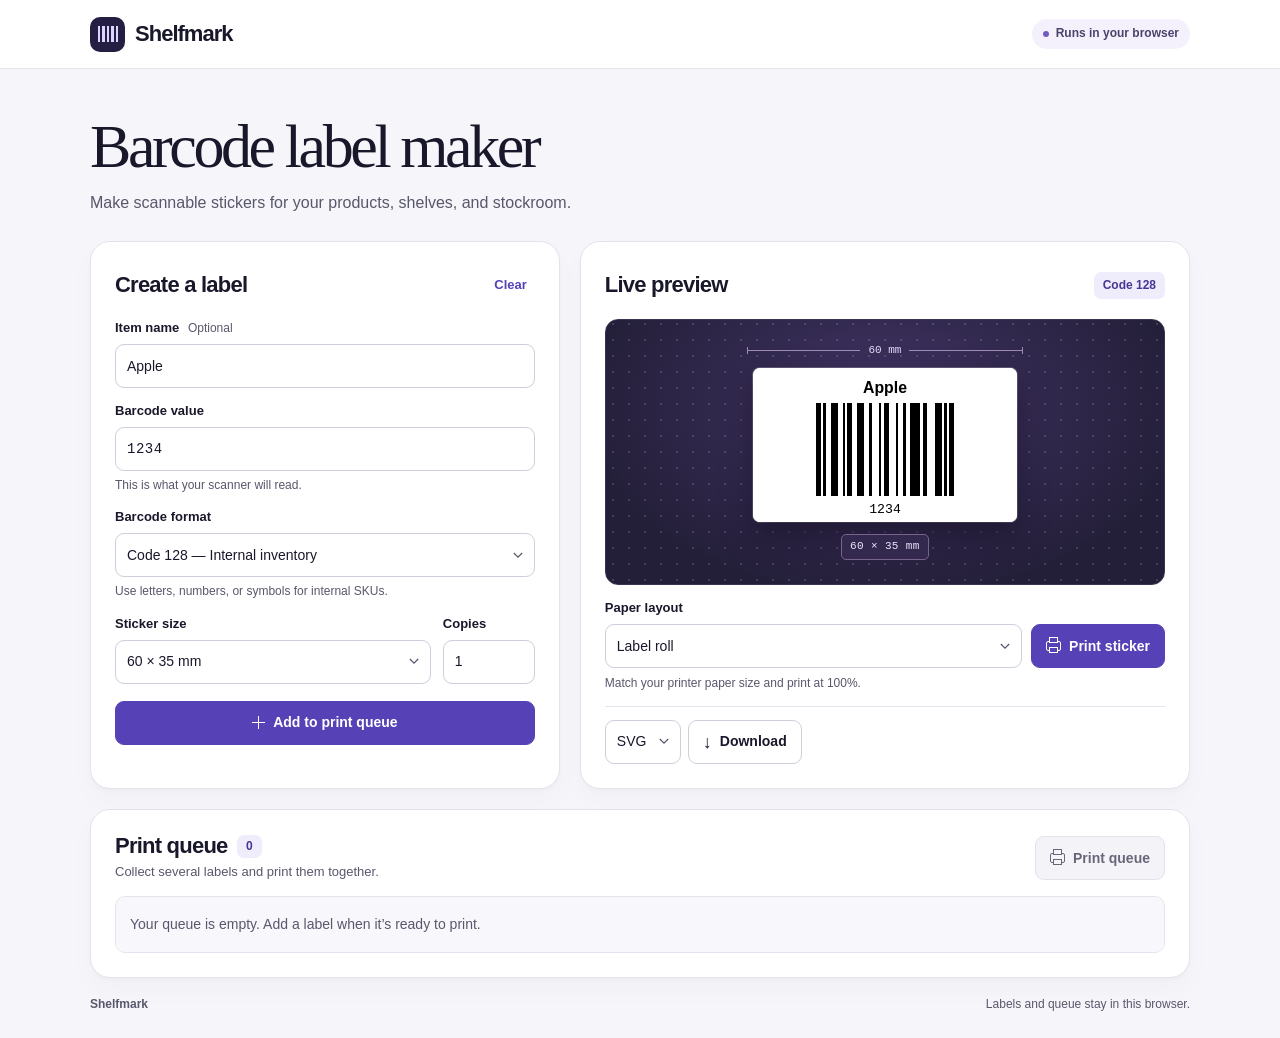
==== commit 91e9bf17: "Redesign Shelfmark and simplify label printing" ====
--- a/Shelfmark.html
+++ b/Shelfmark.html
@@ -4,127 +4,144 @@
   <meta charset="utf-8">
   <meta name="viewport" content="width=device-width, initial-scale=1">
   <meta name="color-scheme" content="light">
+  <meta name="theme-color" content="#f5f5fa">
   <title>Shelfmark — Barcode Label Maker</title>
   <style>
 :root {
   color-scheme: light;
-  font-family: "Avenir Next", Avenir, "Segoe UI", sans-serif;
-  color: #20241d;
-  background: #f4f5ef;
-  --ink: #20241d;
-  --muted: #555e51;
-  --line: #e0e4d9;
-  --green: #d9ef8b;
-  --dark: #283927;
-  --radius: 18px;
+  font-family: "Inter", -apple-system, BlinkMacSystemFont, "Segoe UI", sans-serif;
+  color: #19182b;
+  background: #f5f5fa;
+  --ink: #19182b;
+  --muted: #59576b;
+  --line: #e4e3ed;
+  --control-line: #cfcedc;
+  --accent: #5642b6;
+  --accent-hover: #443294;
+  --accent-soft: #efecfc;
+  --radius: 20px;
 }
 * { box-sizing: border-box; }
-body { margin: 0; }
+body { margin: 0; line-height: 1.45; }
 button, input, select { font: inherit; }
 button, select { cursor: pointer; }
-button:disabled { cursor: default; opacity: .48; }
-button, a, input, select { -webkit-tap-highlight-color: transparent; }
-button:focus-visible, a:focus-visible, input:focus-visible, select:focus-visible { outline: 2px solid #50701d; outline-offset: 3px; }
+button:disabled { cursor: default; }
+button, input, select { -webkit-tap-highlight-color: transparent; }
+button:focus-visible, input:focus-visible, select:focus-visible {
+  outline: 2px solid var(--accent);
+  outline-offset: 3px;
+}
 [hidden] { display: none !important; }
-.shell { width: min(1090px, calc(100% - 72px)); margin-inline: auto; }
-.topbar { background: #fbfcf7; border-bottom: 1px solid var(--line); }
-.top-inner { min-height: 72px; display: flex; align-items: center; justify-content: space-between; }
-.brand { display: inline-flex; align-items: center; color: #232d20; text-decoration: none; font-weight: 750; font-size: 23px; letter-spacing: -.065em; }
-.brand-period { color: #709037; }
-.brand-icon { display: inline-flex; align-items: center; justify-content: center; gap: 2px; border-radius: 10px; width: 36px; height: 36px; background: var(--dark); margin-right: 9px; }
-.brand-icon i { width: 2px; height: 16px; background: #e7f4bd; }
+.shell { width: min(1100px, calc(100% - 72px)); margin-inline: auto; }
+.topbar { background: #fff; border-bottom: 1px solid var(--line); }
+.top-inner { min-height: 68px; display: flex; align-items: center; justify-content: space-between; gap: 12px; }
+.brand { display: inline-flex; align-items: center; gap: 10px; color: var(--ink); font-weight: 730; font-size: 22px; letter-spacing: -.045em; }
+.brand-icon { display: inline-flex; align-items: center; justify-content: center; gap: 2px; border-radius: 10px; width: 35px; height: 35px; background: #241e43; }
+.brand-icon i { width: 2px; height: 16px; background: #ddd4ff; }
 .brand-icon i:nth-child(2), .brand-icon i:nth-child(4) { width: 3px; }
-.offline { display: inline-flex; align-items: center; gap: 8px; color: #3f5334; background: #edf2e5; border: 1px solid #e0e8d7; border-radius: 99px; padding: 6px 11px; font-size: 12px; font-weight: 650; }
-.offline i, .preview-note i { background: #6e8d4c; width: 7px; height: 7px; border-radius: 50%; flex: none; }
-.intro { padding: 41px 0 28px; }
-.eyebrow { color: #4f6934; font-size: 11px; font-weight: 750; letter-spacing: .16em; margin: 0 0 8px; }
-h1, h2 { margin: 0; line-height: 1.08; letter-spacing: -.045em; }
-h1 { font-size: clamp(38px, 5.4vw, 61px); font-weight: 760; }
-h1 span { color: #71883b; }
-.intro > p:last-child { margin: 11px 0 0; font-size: 16px; color: var(--muted); }
-.workspace { display: grid; grid-template-columns: .88fr 1.12fr; gap: 20px; }
-.card { background: #fff; border: 1px solid #dde2d5; border-radius: var(--radius); box-shadow: 0 2px 3px #34413007, 0 4px 16px #34413006; padding: 24px; min-width: 0; }
-.section-head { display: flex; justify-content: space-between; align-items: flex-start; gap: 12px; margin-bottom: 21px; }
-h2 { font-size: 24px; font-weight: 750; }
+.offline { display: inline-flex; align-items: center; gap: 7px; color: #4d436a; background: #f4f1fc; border-radius: 99px; padding: 6px 11px; font-size: 12px; font-weight: 650; }
+.offline i { background: #735ac1; width: 6px; height: 6px; border-radius: 50%; flex: none; }
+.intro { padding: 43px 0 27px; }
+h1, h2 { margin: 0; line-height: 1.1; }
+h1 { font-family: Georgia, "Times New Roman", serif; font-size: clamp(40px, 5.6vw, 62px); font-weight: 400; letter-spacing: -.055em; }
+h2 { font-size: 22px; font-weight: 720; letter-spacing: -.035em; }
+.intro > p { margin: 11px 0 0; font-size: 16px; color: var(--muted); }
+.workspace { display: grid; grid-template-columns: minmax(0, .87fr) minmax(0, 1.13fr); gap: 20px; }
+.card { background: #fff; border: 1px solid var(--line); border-radius: var(--radius); box-shadow: 0 2px 4px #24203b06, 0 12px 28px #24203b06; padding: 24px; min-width: 0; }
+.section-head { display: flex; justify-content: space-between; align-items: center; gap: 12px; min-height: 38px; margin-bottom: 15px; }
 .section-head p { color: var(--muted); font-size: 13px; margin: 5px 0 0; }
-.text-button { border: 0; padding: 5px 0 5px 8px; color: #486330; background: transparent; font-size: 13px; font-weight: 700; }
-.text-button:hover { text-decoration: underline; }
+.text-button { border: 0; border-radius: 7px; min-height: 36px; padding: 6px 8px; color: var(--accent); background: transparent; font-size: 13px; font-weight: 680; }
+.text-button:hover { background: var(--accent-soft); }
+.editor form { display: grid; gap: 14px; }
 .field { display: grid; gap: 6px; min-width: 0; }
-form > .field + .field, .pair, .editor-bottom { margin-top: 14px; }
-label { font-size: 13px; font-weight: 720; }
-label span { margin-left: 5px; color: #60695d; font-size: 11px; font-weight: 500; }
-input, select { width: 100%; min-width: 0; min-height: 41px; border-radius: 8px; padding: 8px 11px; border: 1px solid #dce2d4; background: #fafbf8; color: var(--ink); font-size: 13px; }
-select { appearance: none; padding-right: 35px; background-image: url("data:image/svg+xml,%3Csvg xmlns='http://www.w3.org/2000/svg' viewBox='0 0 12 8'%3E%3Cpath d='m1 1 5 5 5-5' fill='none' stroke='%23525f4d' stroke-width='1.5'/%3E%3C/svg%3E"); background-size: 10px 7px; background-repeat: no-repeat; background-position: right 12px center; }
+label { font-size: 13px; font-weight: 680; }
+label span { margin-left: 5px; color: var(--muted); font-size: 12px; font-weight: 450; }
+input, select { width: 100%; min-width: 0; min-height: 44px; border-radius: 9px; padding: 9px 11px; border: 1px solid var(--control-line); background: #fff; color: var(--ink); font-size: 14px; }
+input:hover, select:hover { border-color: #9690ab; }
+input::placeholder { color: #716d81; }
+input[aria-invalid="true"], select[aria-invalid="true"] { border-color: #b94351; }
+select { appearance: none; padding-right: 32px; background-image: url("data:image/svg+xml,%3Csvg xmlns='http://www.w3.org/2000/svg' viewBox='0 0 12 8'%3E%3Cpath d='m1 1 5 5 5-5' fill='none' stroke='%2359576b' stroke-width='1.5'/%3E%3C/svg%3E"); background-size: 10px 7px; background-repeat: no-repeat; background-position: right 11px center; }
 #code, .dimensions { font-family: ui-monospace, Menlo, Consolas, monospace; letter-spacing: .035em; }
-.hint, .error { font-size: 12px; margin: 1px 0 0; }
-.hint { color: var(--muted); }
-.error { color: #9b3026; margin-top: 10px; }
-.editor-bottom, .pair { display: grid; grid-template-columns: 1fr 1fr; gap: 10px; align-items: end; }
-.editor-bottom { grid-template-columns: 72px 1fr; }
-.button { display: inline-flex; min-height: 42px; align-items: center; justify-content: center; gap: 8px; border-radius: 8px; border: 1px solid transparent; padding: 8px 12px; font-weight: 720; font-size: 13px; white-space: nowrap; transition: background-color .15s ease; }
-.primary { background: var(--green); border-color: #cbe17f; color: #25311b; }
-.primary:hover:not(:disabled) { background: #cee77a; }
-.dark { background: var(--dark); border-color: var(--dark); color: #fff; }
-.dark:hover:not(:disabled) { background: #3b5139; }
-.secondary { background: #fff; border-color: #dce2d4; color: var(--ink); }
-.secondary:hover:not(:disabled) { background: #f1f4ec; }
-.button span:not(.printer) { font-size: 17px; line-height: 1; }
+.hint, .error { font-size: 12px; margin: 0; color: var(--muted); }
+.error { color: #972c3c; background: #fff0f2; border-radius: 8px; padding: 9px 10px; }
+.pair { display: grid; grid-template-columns: 1fr 1fr; gap: 12px; }
+.label-settings { grid-template-columns: minmax(0, 1fr) minmax(70px, 92px); }
+.button { display: inline-flex; min-height: 44px; align-items: center; justify-content: center; gap: 8px; border-radius: 9px; border: 1px solid transparent; padding: 8px 14px; font-weight: 680; font-size: 14px; white-space: nowrap; transition: background-color .15s ease, border-color .15s ease; }
+.primary { background: var(--accent); border-color: var(--accent); color: #fff; }
+.primary:hover:not(:disabled) { background: var(--accent-hover); border-color: var(--accent-hover); }
+.secondary { background: #fff; border-color: var(--control-line); color: var(--ink); }
+.secondary:hover:not(:disabled) { background: #f6f3ff; border-color: #ada0d8; }
+.button:disabled { background: #f4f3f8; color: #69667a; border-color: #e3e1ec; }
+#save { width: 100%; margin-top: 3px; }
+.plus { position: relative; width: 13px; height: 13px; }
+.plus::before, .plus::after { content: ""; position: absolute; inset: 6px 0; background: currentColor; }
+.plus::after { transform: rotate(90deg); }
+.download-icon { font-size: 18px; line-height: 1; }
 .printer { position: relative; width: 15px; height: 10px; border: 1px solid currentColor; border-radius: 2px; flex: none; }
-.printer::before, .printer::after { content: ""; position: absolute; width: 7px; height: 4px; left: 2px; border: 1px solid currentColor; background: var(--dark); }
+.printer::before, .printer::after { content: ""; position: absolute; width: 7px; height: 4px; left: 2px; border: 1px solid currentColor; background: var(--printer-fill, #fff); }
 .printer::before { bottom: 7px; }
 .printer::after { top: 5px; }
-.format-pill, .count { background: #eff4e7; color: #415932; padding: 5px 9px; border-radius: 6px; font-size: 11px; font-weight: 750; white-space: nowrap; }
+.primary { --printer-fill: var(--accent); }
+.primary:hover:not(:disabled) { --printer-fill: var(--accent-hover); }
+.button:disabled { --printer-fill: #f4f3f8; }
+.format-pill, .count { background: var(--accent-soft); color: #4a3595; padding: 5px 9px; border-radius: 7px; font-size: 12px; font-weight: 700; white-space: nowrap; }
 .preview { display: flex; flex-direction: column; }
-.preview-stage { flex: 1; min-height: 292px; display: flex; flex-direction: column; align-items: center; justify-content: center; gap: 12px; border-radius: 12px; border: 1px solid #e4e9dd; background: #eef1e8 radial-gradient(#b9c6ae 1px, transparent 1px) 0 0 / 15px 15px; padding: 19px 17px; }
-.measure { display: flex; align-items: center; justify-content: center; gap: 8px; width: min(100%, 268px); color: #526747; font: 11px ui-monospace, Menlo, Consolas, monospace; }
-.measure span { height: 1px; flex: 1; background: #a1af98; position: relative; }
-.measure span:first-child::before, .measure span:last-child::after { content: ""; height: 7px; width: 1px; background: #a1af98; position: absolute; top: -3px; }
+.preview-stage {
+  flex: 1;
+  min-height: 266px;
+  display: flex;
+  flex-direction: column;
+  align-items: center;
+  justify-content: center;
+  gap: 12px;
+  border: 1px solid #393250;
+  border-radius: 13px;
+  background: radial-gradient(#a397c444 1px, transparent 1px) center / 16px 16px,
+    radial-gradient(ellipse at 50% 32%, #413465, #241f39 76%);
+  padding: 18px 14px;
+}
+.measure { display: flex; align-items: center; gap: 8px; width: min(100%, 276px); color: #e6ddfb; font: 11px ui-monospace, Menlo, Consolas, monospace; }
+.measure span { height: 1px; flex: 1; background: #9b8bb5; position: relative; }
+.measure span:first-child::before, .measure span:last-child::after { content: ""; height: 7px; width: 1px; background: #9b8bb5; position: absolute; top: -3px; }
 .measure span:last-child::after { right: 0; }
 #sticker { display: flex; justify-content: center; width: 100%; }
-#sticker > svg { display: block; border-radius: 7px; max-width: 100%; max-height: 204px; background: white; box-shadow: 0 8px 22px #323d2d22, 0 0 0 1px #d8dfcf; }
-.dimensions { color: #45563e; background: #e7eddf; border: 1px solid #dce5d5; border-radius: 5px; padding: 4px 7px; font-size: 10px; }
-.preview-empty { color: var(--muted); text-align: center; font-size: 13px; }
-.preview-actions { display: flex; gap: 8px; margin-top: 15px; }
-.preview-actions button { flex: 1; }
-.export-format { flex: 0 0 70px; }
-.preview-note { color: var(--muted); font-size: 12px; margin: 13px 0 0; display: flex; align-items: baseline; gap: 7px; }
-.preview-note i { width: 6px; height: 6px; }
+#sticker > svg { display: block; border-radius: 7px; max-width: 100%; max-height: 198px; background: #fff; box-shadow: 0 13px 30px #1710269c, 0 0 0 1px #ffffff39; }
+.dimensions { color: #eee7ff; background: #33284d; border: 1px solid #76648f; border-radius: 5px; padding: 4px 8px; font-size: 11px; }
+.preview-empty { color: #eee7ff; text-align: center; font-size: 14px; }
+.preview-actions { display: grid; grid-template-columns: minmax(0, 1fr) auto; align-items: end; gap: 9px; margin-top: 14px; }
+.print-help { margin-top: 7px; }
+.check-note { margin-top: 9px; color: #4a3595; }
+.export-actions { display: flex; gap: 7px; margin-top: 13px; padding-top: 13px; border-top: 1px solid var(--line); }
+.export-format { flex: 0 0 76px; }
 .queue { margin-top: 20px; }
-.queue .section-head { align-items: center; margin-bottom: 14px; }
-.count { vertical-align: middle; display: inline-block; letter-spacing: 0; margin-left: 3px; }
-.queue-actions { display: flex; gap: 8px; align-items: center; }
-.queue-actions select { min-width: 182px; }
+.queue .section-head { margin-bottom: 14px; }
+.count { vertical-align: middle; display: inline-block; letter-spacing: 0; margin-left: 4px; }
 #queue-items { border: 1px solid var(--line); border-radius: 10px; overflow: hidden; }
-.queue-empty { font-size: 13px; margin: 0; padding: 18px 13px; color: var(--muted); background: #fafbf8; }
-.queue-row { display: grid; grid-template-columns: minmax(120px, 1fr) minmax(85px, auto) 73px auto; align-items: center; gap: 12px; padding: 10px 12px; }
+.queue-empty { font-size: 14px; margin: 0; padding: 17px 14px; color: var(--muted); background: #f8f7fc; }
+.queue-row { display: grid; grid-template-columns: minmax(120px, 1fr) minmax(85px, auto) 78px auto; align-items: center; gap: 12px; padding: 8px 12px; }
 .queue-row + .queue-row { border-top: 1px solid var(--line); }
 .queue-row strong, .queue-row code { display: block; overflow-wrap: anywhere; }
 .queue-row strong { font-size: 14px; }
 .queue-row code, .queue-row small { color: var(--muted); font-size: 12px; }
-.row-buttons { display: flex; gap: 8px; }
-.row-buttons .text-button { padding: 6px 0; }
-#cancel-edit { margin-top: 5px; }
-#print-help { margin-top: 10px; }
-footer { display: flex; justify-content: space-between; gap: 8px; padding: 17px 0 25px; color: var(--muted); font-size: 12px; }
-footer span:first-child { font-weight: 750; }
-.toast { position: fixed; inset: auto 18px 18px auto; background: #283927; color: white; padding: 12px 15px; border-radius: 9px; font-size: 13px; max-width: min(400px, calc(100% - 36px)); z-index: 1; }
+.row-buttons { display: flex; gap: 3px; }
+.queue-help { margin-top: 10px; }
+footer { display: flex; justify-content: space-between; gap: 8px; padding: 18px 0 25px; color: var(--muted); font-size: 12px; }
+footer span:first-child { font-weight: 700; }
+.toast { position: fixed; inset: auto 18px 18px auto; background: #241e43; color: #fff; padding: 12px 15px; border-radius: 9px; box-shadow: 0 6px 22px #23193944; font-size: 14px; max-width: min(400px, calc(100% - 36px)); z-index: 1; }
 .toast:empty, #print-area { display: none; }
 .sr-only { position: absolute; width: 1px; height: 1px; overflow: hidden; clip-path: inset(50%); white-space: nowrap; }
-@media (max-width: 750px) {
+@media (max-width: 800px) {
   .shell { width: calc(100% - 32px); }
   .workspace { grid-template-columns: 1fr; gap: 14px; }
-  .intro { padding-top: 29px; }
+  .intro { padding: 30px 0 22px; }
   .card { padding: 19px; }
-  .queue .section-head { align-items: stretch; flex-direction: column; }
-  .queue-actions select { flex: 1; }
-  .queue-row { grid-template-columns: minmax(80px, 1fr) 58px auto; gap: 9px; }
+  .queue { margin-top: 14px; }
+  .queue-row { grid-template-columns: minmax(56px, 1fr) 54px auto; gap: 5px; }
   .row-meta { grid-row: 2; grid-column: 1 / -1; }
 }
-@media (max-width: 380px) {
+@media (max-width: 365px) {
   .card { padding: 14px; }
-  .preview-actions, .queue-actions, .row-buttons { flex-wrap: wrap; }
-  .queue-actions select { min-width: 0; }
-  .preview-actions button { padding-inline: 7px; }
+  .queue .section-head { align-items: flex-start; flex-direction: column; }
 }
 @media (prefers-reduced-motion: reduce) { .button { transition: none; } }
 @media print {
@@ -143,22 +160,21 @@
     <div class="shell top-inner">
       <div class="brand">
         <span class="brand-icon" aria-hidden="true"><i></i><i></i><i></i><i></i><i></i></span>
-        Shelfmark<span class="brand-period">.</span>
+        Shelfmark
       </div>
-      <span class="offline"><i></i> Works offline</span>
+      <span class="offline"><i></i><span id="availability">Works offline</span></span>
     </div>
   </header>
 
   <main class="shell">
     <section class="intro">
-      <p class="eyebrow">STORE LABELS</p>
-      <h1>Barcode label maker<span>.</span></h1>
-      <p>Create scannable stickers for your products, shelves, and stockroom.</p>
+      <h1>Barcode label maker</h1>
+      <p>Make scannable stickers for your products, shelves, and stockroom.</p>
     </section>
     <div class="workspace">
       <section class="card editor" aria-labelledby="edit-title">
         <div class="section-head">
-          <div><h2 id="edit-title">Label details</h2><p>Enter the value your scanner should read.</p></div>
+          <div><h2 id="edit-title">Create a label</h2></div>
           <button type="button" class="text-button" id="reset">Clear</button>
         </div>
         <form id="editor" novalidate>
@@ -168,7 +184,8 @@
           </div>
           <div class="field">
             <label for="code">Barcode value</label>
-            <input id="code" maxlength="64" spellcheck="false" autocomplete="off" value="1234" aria-describedby="format-help error" required>
+            <input id="code" maxlength="64" spellcheck="false" autocomplete="off" placeholder="e.g. 1234" value="1234" aria-describedby="code-help format-help error" required>
+            <p class="hint" id="code-help">This is what your scanner will read.</p>
           </div>
           <div class="field">
             <label for="format">Barcode format</label>
@@ -179,62 +196,65 @@
             </select>
             <p class="hint" id="format-help"></p>
           </div>
-          <div class="field">
-            <label for="size">Sticker size</label>
-            <select id="size">
-              <option value="60x35">60 × 35 mm — Standard</option>
-              <option value="50x30">50 × 30 mm — Compact</option>
-              <option value="40x25">40 × 25 mm — Small</option>
-              <option value="75x50">75 × 50 mm — Large</option>
-              <option value="custom">Custom size</option>
-            </select>
+          <div class="pair label-settings">
+            <div class="field">
+              <label for="size">Sticker size</label>
+              <select id="size" aria-describedby="error">
+                <option value="60x35">60 × 35 mm</option>
+                <option value="50x30">50 × 30 mm</option>
+                <option value="40x25">40 × 25 mm</option>
+                <option value="75x50">75 × 50 mm</option>
+                <option value="custom">Custom size</option>
+              </select>
+            </div>
+            <div class="field"><label for="copies">Copies</label><input id="copies" type="number" min="1" max="200" value="1" aria-describedby="error" required></div>
           </div>
           <div id="custom" class="pair" hidden>
-            <div class="field"><label for="width">Width (mm)</label><input id="width" type="number" min="30" max="105" step="0.1" value="60"></div>
-            <div class="field"><label for="height">Height (mm)</label><input id="height" type="number" min="20" max="100" step="0.1" value="35"></div>
-          </div>
-          <div class="editor-bottom">
-            <div class="field"><label for="copies">Copies</label><input id="copies" type="number" min="1" max="200" value="1" required></div>
-            <button class="button primary" id="save" type="submit"><span aria-hidden="true">＋</span> Add to print queue</button>
+            <div class="field"><label for="width">Width (mm)</label><input id="width" type="number" min="30" max="105" step="0.1" value="60" aria-describedby="error"></div>
+            <div class="field"><label for="height">Height (mm)</label><input id="height" type="number" min="20" max="100" step="0.1" value="35" aria-describedby="error"></div>
           </div>
           <p id="error" class="error" role="status" hidden></p>
+          <button class="button primary" id="save" type="submit"><span id="save-icon" class="plus" aria-hidden="true"></span><span id="save-label">Add to print queue</span></button>
         </form>
       </section>
 
       <section class="card preview" aria-labelledby="preview-title">
         <div class="section-head">
-          <div><h2 id="preview-title">Live preview</h2><p>See how your sticker will look on the item.</p></div>
+          <div><h2 id="preview-title">Live preview</h2></div>
           <span class="format-pill" id="preview-format">Code 128</span>
         </div>
         <div class="preview-stage">
           <div class="measure" id="measure"><span></span><output id="measure-text">60 mm</output><span></span></div>
           <div id="sticker" aria-label="Sticker preview"></div>
-          <p class="preview-empty" id="preview-empty" hidden>Enter a valid barcode value to preview the sticker.</p>
+          <p class="preview-empty" id="preview-empty" hidden>Enter a barcode value to see your label here.</p>
           <div class="dimensions" id="dimensions">60 × 35 mm</div>
         </div>
+        <p id="check-note" class="hint check-note" role="status" hidden></p>
         <div class="preview-actions">
+          <div class="field">
+            <label for="paper">Paper layout</label>
+            <select id="paper" aria-describedby="print-help"><option value="roll">Label roll</option><option value="a4">A4 sheet</option><option value="letter">US Letter sheet</option></select>
+          </div>
+          <button type="button" class="button primary" id="print"><span class="printer" aria-hidden="true"></span> Print sticker</button>
+        </div>
+        <p id="print-help" class="hint print-help">Match your printer paper size and print at 100%.</p>
+        <div class="export-actions">
           <label class="sr-only" for="export-format">Download format</label>
           <select id="export-format" class="export-format"><option value="svg">SVG</option><option value="png">PNG</option></select>
-          <button type="button" class="button secondary" id="download"><span aria-hidden="true">↓</span> Download</button>
-          <button type="button" class="button dark" id="print"><span class="printer" aria-hidden="true"></span> Print sticker</button>
+          <button type="button" class="button secondary" id="download"><span class="download-icon" aria-hidden="true">↓</span> Download</button>
         </div>
-        <p id="sizing-note" class="preview-note"><i aria-hidden="true"></i><span id="sizing-text">Print at 100% or Actual Size for accurate dimensions.</span></p>
       </section>
     </div>
 
     <section class="card queue" aria-labelledby="queue-title">
       <div class="section-head">
         <div><h2 id="queue-title">Print queue <span class="count" id="count">0</span></h2><p>Collect several labels and print them together.</p></div>
-        <div class="queue-actions">
-          <label class="sr-only" for="paper">Print layout</label>
-          <select id="paper"><option value="roll">Sticker roll / single labels</option><option value="a4">A4 sheet</option><option value="letter">US Letter sheet</option></select>
-          <button type="button" class="button dark" id="print-queue" disabled><span class="printer" aria-hidden="true"></span> Print queue</button>
-        </div>
+        <button type="button" class="button secondary" id="print-queue" disabled><span class="printer" aria-hidden="true"></span> Print queue</button>
       </div>
       <div id="queue-items"></div>
-      <p id="print-help" class="hint">One sticker per page. Set the matching paper size in your printer settings.</p>
+      <p id="queue-help" class="hint queue-help" hidden></p>
     </section>
-    <footer><span>Shelfmark</span><span>Labels and queue stay in this browser.</span></footer>
+    <footer><span>Shelfmark</span><span id="storage-note">Labels and queue stay in this browser.</span></footer>
   </main>
 
   <div class="toast" id="toast" role="status" aria-live="polite"></div>
@@ -286,7 +306,7 @@
     const draft = Object.fromEntries(Object.entries(inputs).map(([id, input]) => [id, input.value]));
     localStorage.setItem(storageKey, JSON.stringify({ draft, queue }));
   } catch {
-    document.querySelector("footer span:last-child").textContent = "Browser storage is unavailable. Keep this window open to keep your queue.";
+    byId("storage-note").textContent = "Browser storage is unavailable. Keep this window open to keep your queue.";
   }
 }
 
@@ -343,7 +363,7 @@
   let { code } = item;
   const spec = Object.hasOwn(formats, format) && formats[format];
   if (!spec || typeof name !== "string" || typeof code !== "string") throw Error("Enter valid label details.");
-  if (!validSize(width, height)) throw Error("Use a width of 30–105 mm and a height of 20–100 mm.");
+  if (!validSize(width, height)) throw Error("Use a width of 30–105 mm and a height of 20–100 mm.", { cause: "dimensions" });
   if (!code) throw Error("Enter a barcode value.");
   if (spec.digits) {
     if (!/^\d+$/.test(code) || ![spec.digits - 1, spec.digits].includes(code.length)) {
@@ -368,13 +388,13 @@
   const modules = pattern.length + quietLeft + quietRight;
   const moduleWidth = Math.min(retail ? 0.33 : 0.55, (width - 4) / modules);
   if (moduleWidth < (retail ? 0.264 : 0.25)) {
-    throw Error("Choose a wider sticker so the barcode bars are wide enough to scan.");
+    throw Error("Choose a wider sticker so the barcode bars are wide enough to scan.", { cause: "size" });
   }
 
   const fromTop = name ? 8 : 3;
   const barHeight = Math.min(retail ? 22.85 : 28, height - fromTop - (retail ? 4.5 : 6));
   if (retail && barHeight < 18.28) {
-    throw Error("Choose a taller sticker for this retail barcode.");
+    throw Error("Choose a taller sticker for this retail barcode.", { cause: "size" });
   }
 
   const svg = svgElement("svg", {
@@ -446,12 +466,14 @@
   byId("custom").hidden = item.size !== "custom";
   byId("preview-format").textContent = spec.name;
   byId("reset").textContent = editingId ? "Cancel edit" : "Clear";
-  byId("save").textContent = editingId ? "Update queued label" : "＋ Add to print queue";
+  byId("save-label").textContent = editingId ? "Update queued label" : "Add to print queue";
+  byId("save-icon").hidden = Boolean(editingId);
   byId("measure-text").textContent = `${item.width} mm`;
   byId("dimensions").textContent = `${item.width} × ${item.height} mm`;
 
   current = null;
   let error = "";
+  let invalidField;
   const preview = byId("sticker");
   preview.replaceChildren();
   try {
@@ -464,20 +486,31 @@
     previewSvg.style.height = "auto";
     preview.append(previewSvg);
   } catch (problem) {
-    if (item.code || !validSize(item.width, item.height)) error = problem.message;
-  }
-  if (!validCopies(item.copies)) error ||= "Choose between 1 and 200 copies.";
+    if (item.code || problem.cause === "dimensions") {
+      error = problem.message;
+      invalidField = problem.cause || "code";
+    }
+  }
+  const copiesValid = validCopies(item.copies);
+  inputs.code.setAttribute("aria-invalid", invalidField === "code");
+  inputs.size.setAttribute("aria-invalid", invalidField === "size");
+  inputs.width.setAttribute("aria-invalid", invalidField === "dimensions" && (item.width < 30 || item.width > 105));
+  inputs.height.setAttribute("aria-invalid", invalidField === "dimensions" && (item.height < 20 || item.height > 100));
+  inputs.copies.setAttribute("aria-invalid", !copiesValid);
+  if (!copiesValid) error ||= "Choose between 1 and 200 copies.";
   byId("error").textContent = error;
   byId("error").hidden = !error;
   byId("preview-empty").hidden = Boolean(current);
   byId("measure").hidden = !current;
   byId("dimensions").hidden = !current;
   byId("download").disabled = !current;
-  byId("print").disabled = !current || !validCopies(item.copies);
-  byId("save").disabled = !current || !validCopies(item.copies);
-  byId("sizing-text").textContent = current && current.code !== item.code
+  byId("print").disabled = !current || !copiesValid;
+  byId("save").disabled = !current || !copiesValid;
+  const checkNote = byId("check-note");
+  checkNote.textContent = current && current.code !== item.code
     ? `Check digit added. This label scans as ${current.code}.`
-    : "Print at 100% or Actual Size for accurate dimensions.";
+    : "";
+  checkNote.hidden = !checkNote.textContent;
 }
 
 function clearEditor() {
@@ -512,11 +545,13 @@
   byId("count").setAttribute("aria-label", `${totalCopies()} total copies`);
   byId("print-queue").disabled = queue.length === 0;
   const mixed = queue.some((item) => item.width !== queue[0].width || item.height !== queue[0].height);
-  byId("print-help").textContent = inputs.paper.value === "roll"
-    ? mixed
-      ? "A roll print job needs one sticker size. Choose a sheet layout to print mixed sizes together."
-      : "One sticker per page. Set the matching paper size in your printer settings."
-    : "Sheet layout uses 8 mm margins and 2 mm gaps. Use blank sticker sheets and print at 100%.";
+  const roll = inputs.paper.value === "roll";
+  byId("print-help").textContent = roll
+    ? "Match your printer paper size and print at 100%."
+    : "Use blank sticker sheets and print at 100%. Margins are 8 mm with 2 mm gaps.";
+  const queueHelp = byId("queue-help");
+  queueHelp.hidden = !roll || !mixed;
+  queueHelp.textContent = queueHelp.hidden ? "" : "Choose A4 or US Letter in Paper layout to print these mixed sizes together.";
   if (!queue.length) {
     const empty = document.createElement("p");
     empty.className = "queue-empty";
@@ -690,6 +725,9 @@
 byId("print-queue").addEventListener("click", () => { if (queue.length) printLabels(queue); });
 inputs.paper.addEventListener("change", () => { renderQueue(); persist(); });
 inputs["export-format"].addEventListener("change", persist);
+if (window.location.protocol !== "file:") {
+  byId("availability").textContent = "Runs in your browser";
+}
 restore();
 renderEditor();
 renderQueue();
